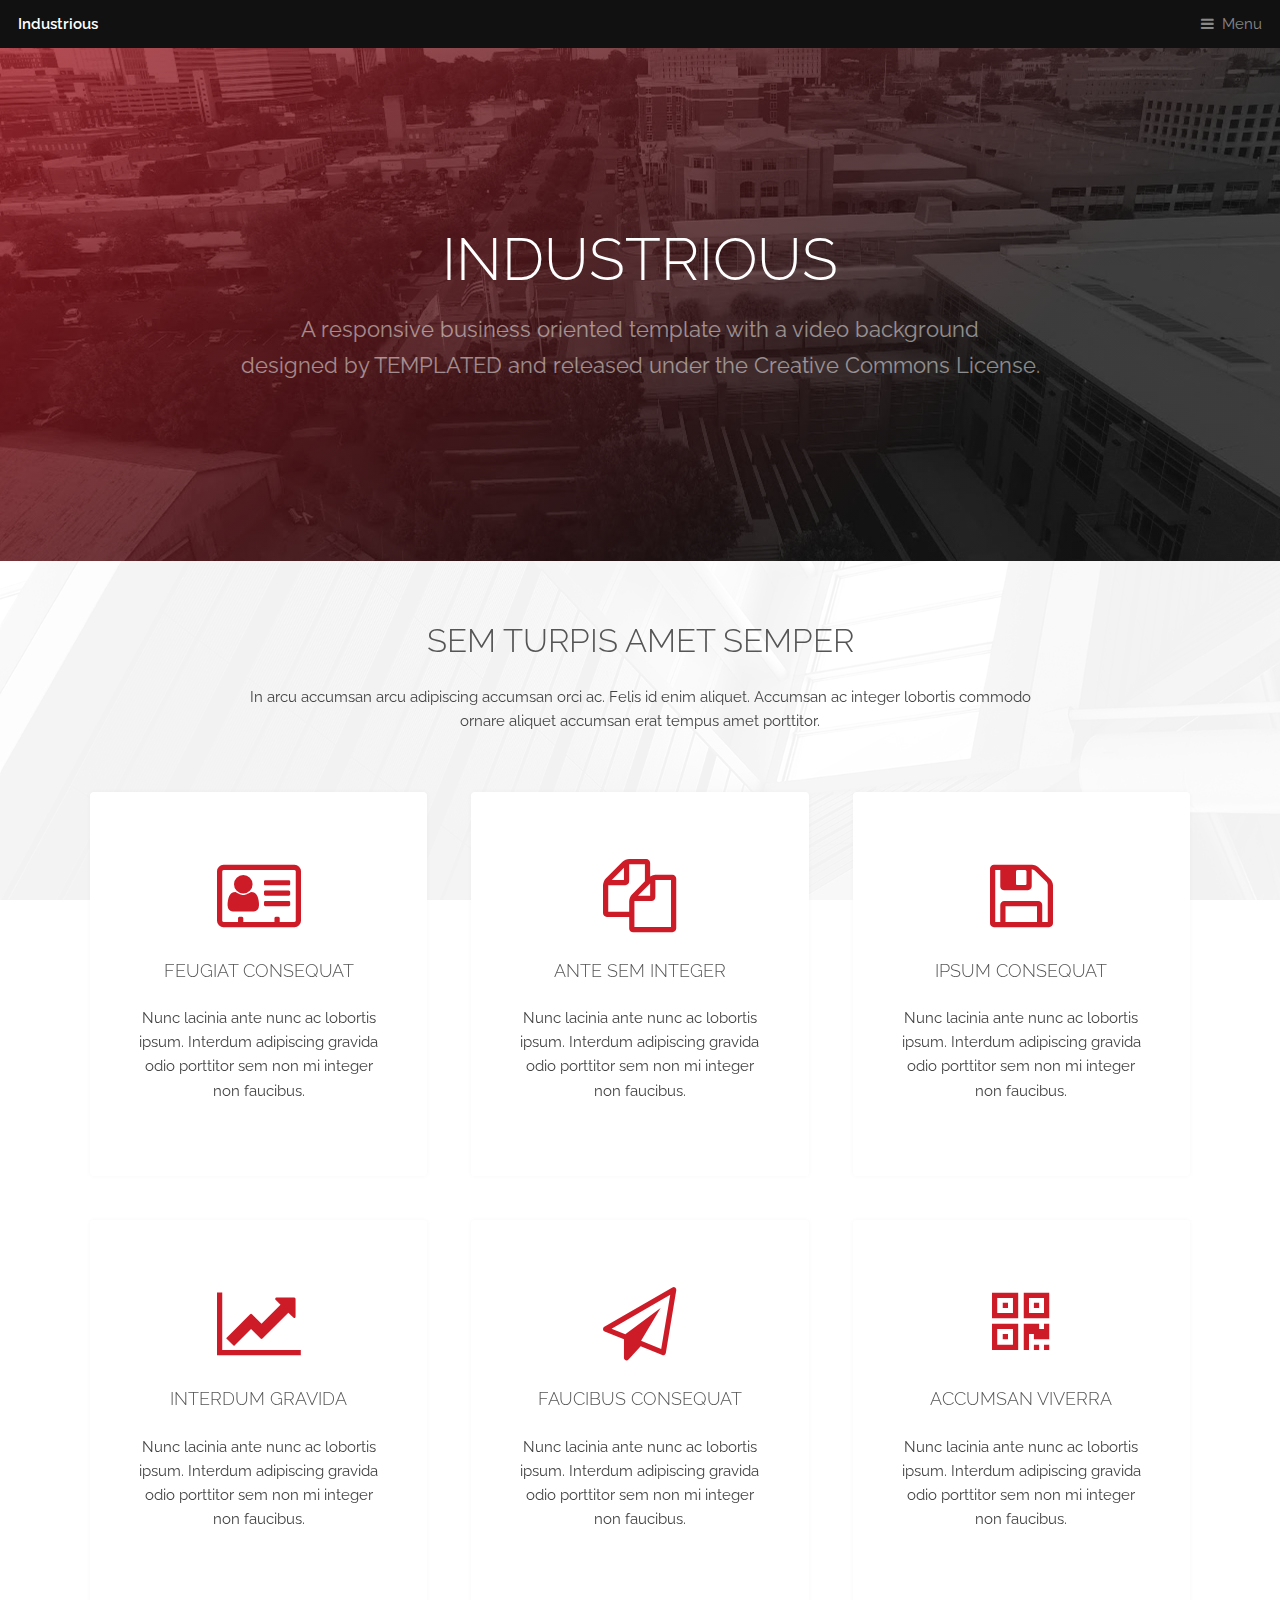
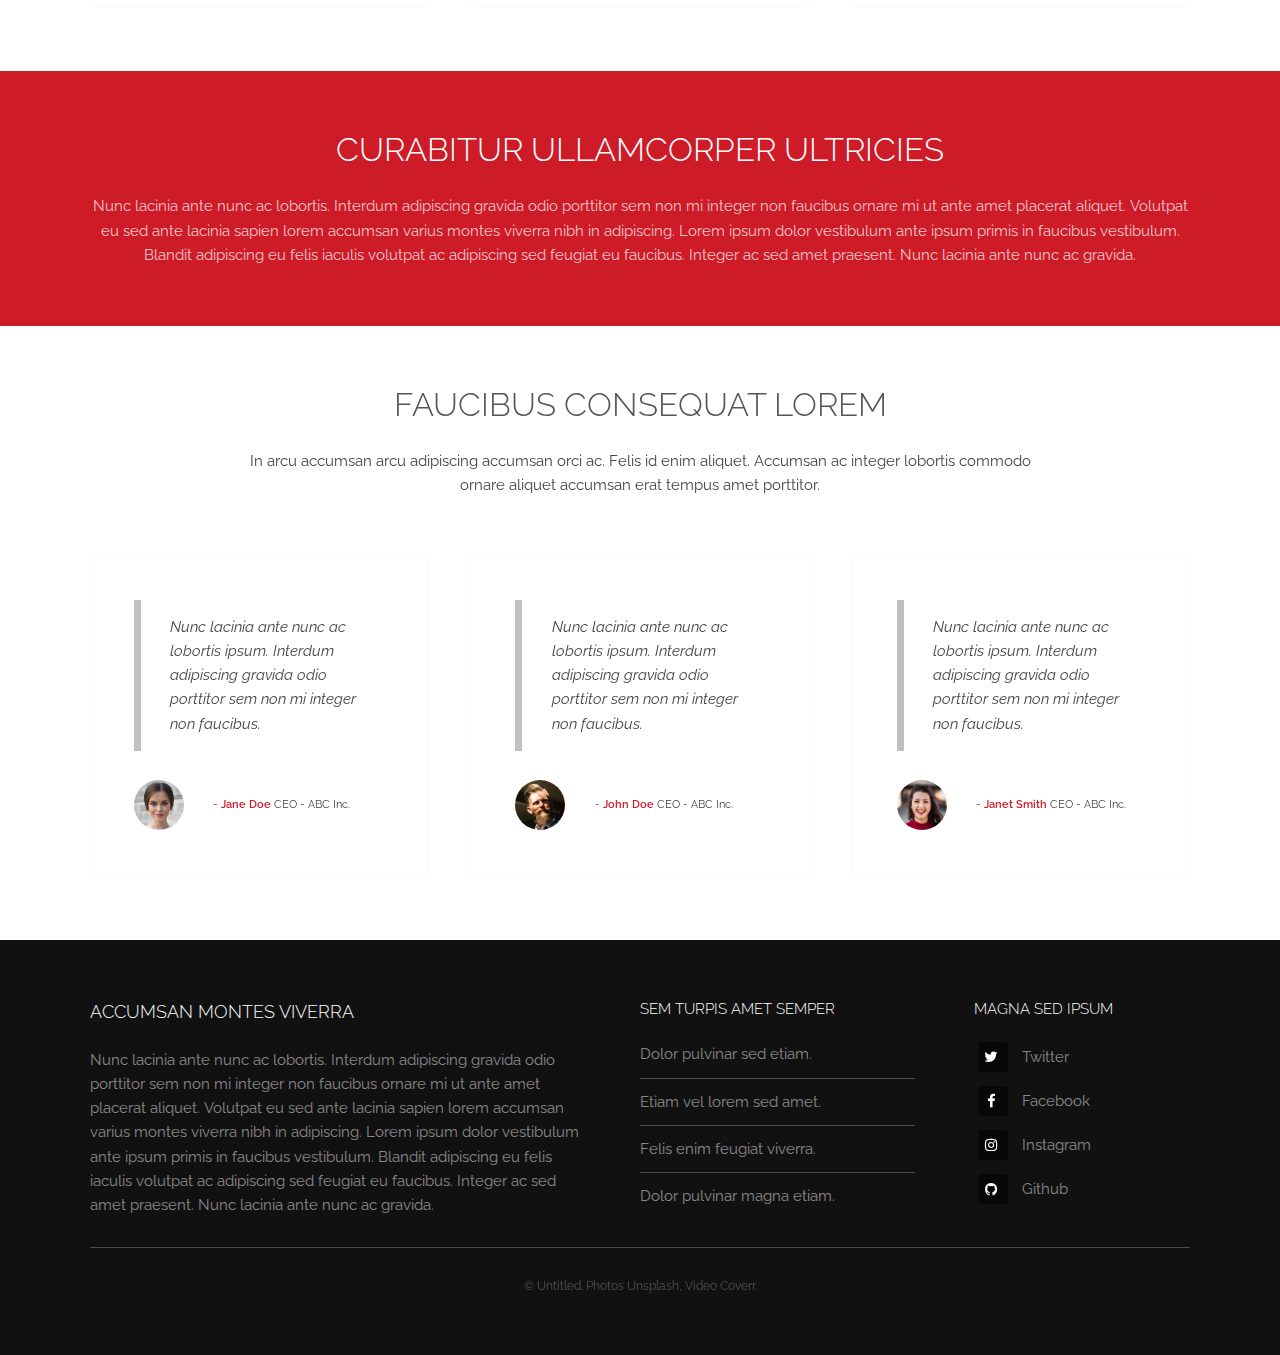
==== index.html @ a8af92f6 "Add files via upload" ====
<!DOCTYPE HTML>
<!--
	Industrious by TEMPLATED
	templated.co @templatedco
	Released for free under the Creative Commons Attribution 3.0 license (templated.co/license)
-->
<html>
	<head>
		<title>Industrious by TEMPLATED</title>
		<meta charset="utf-8" />
		<meta name="viewport" content="width=device-width, initial-scale=1, user-scalable=no" />
		<meta name="description" content="" />
		<meta name="keywords" content="" />
		<link rel="stylesheet" href="assets/css/main.css" />
	</head>
	<body class="is-preload">

		<!-- Header -->
			<header id="header">
				<a class="logo" href="index.html">Industrious</a>
				<nav>
					<a href="#menu">Menu</a>
				</nav>
			</header>

		<!-- Nav -->
			<nav id="menu">
				<ul class="links">
					<li><a href="index.html">Home</a></li>
					<li><a href="elements.html">Elements</a></li>
					<li><a href="generic.html">Generic</a></li>
				</ul>
			</nav>

		<!-- Banner -->
			<section id="banner">
				<div class="inner">
					<h1>Industrious</h1>
					<p>A responsive business oriented template with a video background<br />
					designed by <a href="https://templated.co/">TEMPLATED</a> and released under the Creative Commons License.</p>
				</div>
				<video autoplay loop muted playsinline src="images/banner.mp4"></video>
			</section>

		<!-- Highlights -->
			<section class="wrapper">
				<div class="inner">
					<header class="special">
						<h2>Sem turpis amet semper</h2>
						<p>In arcu accumsan arcu adipiscing accumsan orci ac. Felis id enim aliquet. Accumsan ac integer lobortis commodo ornare aliquet accumsan erat tempus amet porttitor.</p>
					</header>
					<div class="highlights">
						<section>
							<div class="content">
								<header>
									<a href="#" class="icon fa-vcard-o"><span class="label">Icon</span></a>
									<h3>Feugiat consequat</h3>
								</header>
								<p>Nunc lacinia ante nunc ac lobortis ipsum. Interdum adipiscing gravida odio porttitor sem non mi integer non faucibus.</p>
							</div>
						</section>
						<section>
							<div class="content">
								<header>
									<a href="#" class="icon fa-files-o"><span class="label">Icon</span></a>
									<h3>Ante sem integer</h3>
								</header>
								<p>Nunc lacinia ante nunc ac lobortis ipsum. Interdum adipiscing gravida odio porttitor sem non mi integer non faucibus.</p>
							</div>
						</section>
						<section>
							<div class="content">
								<header>
									<a href="#" class="icon fa-floppy-o"><span class="label">Icon</span></a>
									<h3>Ipsum consequat</h3>
								</header>
								<p>Nunc lacinia ante nunc ac lobortis ipsum. Interdum adipiscing gravida odio porttitor sem non mi integer non faucibus.</p>
							</div>
						</section>
						<section>
							<div class="content">
								<header>
									<a href="#" class="icon fa-line-chart"><span class="label">Icon</span></a>
									<h3>Interdum gravida</h3>
								</header>
								<p>Nunc lacinia ante nunc ac lobortis ipsum. Interdum adipiscing gravida odio porttitor sem non mi integer non faucibus.</p>
							</div>
						</section>
						<section>
							<div class="content">
								<header>
									<a href="#" class="icon fa-paper-plane-o"><span class="label">Icon</span></a>
									<h3>Faucibus consequat</h3>
								</header>
								<p>Nunc lacinia ante nunc ac lobortis ipsum. Interdum adipiscing gravida odio porttitor sem non mi integer non faucibus.</p>
							</div>
						</section>
						<section>
							<div class="content">
								<header>
									<a href="#" class="icon fa-qrcode"><span class="label">Icon</span></a>
									<h3>Accumsan viverra</h3>
								</header>
								<p>Nunc lacinia ante nunc ac lobortis ipsum. Interdum adipiscing gravida odio porttitor sem non mi integer non faucibus.</p>
							</div>
						</section>
					</div>
				</div>
			</section>

		<!-- CTA -->
			<section id="cta" class="wrapper">
				<div class="inner">
					<h2>Curabitur ullamcorper ultricies</h2>
					<p>Nunc lacinia ante nunc ac lobortis. Interdum adipiscing gravida odio porttitor sem non mi integer non faucibus ornare mi ut ante amet placerat aliquet. Volutpat eu sed ante lacinia sapien lorem accumsan varius montes viverra nibh in adipiscing. Lorem ipsum dolor vestibulum ante ipsum primis in faucibus vestibulum. Blandit adipiscing eu felis iaculis volutpat ac adipiscing sed feugiat eu faucibus. Integer ac sed amet praesent. Nunc lacinia ante nunc ac gravida.</p>
				</div>
			</section>

		<!-- Testimonials -->
			<section class="wrapper">
				<div class="inner">
					<header class="special">
						<h2>Faucibus consequat lorem</h2>
						<p>In arcu accumsan arcu adipiscing accumsan orci ac. Felis id enim aliquet. Accumsan ac integer lobortis commodo ornare aliquet accumsan erat tempus amet porttitor.</p>
					</header>
					<div class="testimonials">
						<section>
							<div class="content">
								<blockquote>
									<p>Nunc lacinia ante nunc ac lobortis ipsum. Interdum adipiscing gravida odio porttitor sem non mi integer non faucibus.</p>
								</blockquote>
								<div class="author">
									<div class="image">
										<img src="images/pic01.jpg" alt="" />
									</div>
									<p class="credit">- <strong>Jane Doe</strong> <span>CEO - ABC Inc.</span></p>
								</div>
							</div>
						</section>
						<section>
							<div class="content">
								<blockquote>
									<p>Nunc lacinia ante nunc ac lobortis ipsum. Interdum adipiscing gravida odio porttitor sem non mi integer non faucibus.</p>
								</blockquote>
								<div class="author">
									<div class="image">
										<img src="images/pic03.jpg" alt="" />
									</div>
									<p class="credit">- <strong>John Doe</strong> <span>CEO - ABC Inc.</span></p>
								</div>
							</div>
						</section>
						<section>
							<div class="content">
								<blockquote>
									<p>Nunc lacinia ante nunc ac lobortis ipsum. Interdum adipiscing gravida odio porttitor sem non mi integer non faucibus.</p>
								</blockquote>
								<div class="author">
									<div class="image">
										<img src="images/pic02.jpg" alt="" />
									</div>
									<p class="credit">- <strong>Janet Smith</strong> <span>CEO - ABC Inc.</span></p>
								</div>
							</div>
						</section>
					</div>
				</div>
			</section>

		<!-- Footer -->
			<footer id="footer">
				<div class="inner">
					<div class="content">
						<section>
							<h3>Accumsan montes viverra</h3>
							<p>Nunc lacinia ante nunc ac lobortis. Interdum adipiscing gravida odio porttitor sem non mi integer non faucibus ornare mi ut ante amet placerat aliquet. Volutpat eu sed ante lacinia sapien lorem accumsan varius montes viverra nibh in adipiscing. Lorem ipsum dolor vestibulum ante ipsum primis in faucibus vestibulum. Blandit adipiscing eu felis iaculis volutpat ac adipiscing sed feugiat eu faucibus. Integer ac sed amet praesent. Nunc lacinia ante nunc ac gravida.</p>
						</section>
						<section>
							<h4>Sem turpis amet semper</h4>
							<ul class="alt">
								<li><a href="#">Dolor pulvinar sed etiam.</a></li>
								<li><a href="#">Etiam vel lorem sed amet.</a></li>
								<li><a href="#">Felis enim feugiat viverra.</a></li>
								<li><a href="#">Dolor pulvinar magna etiam.</a></li>
							</ul>
						</section>
						<section>
							<h4>Magna sed ipsum</h4>
							<ul class="plain">
								<li><a href="#"><i class="icon fa-twitter">&nbsp;</i>Twitter</a></li>
								<li><a href="#"><i class="icon fa-facebook">&nbsp;</i>Facebook</a></li>
								<li><a href="#"><i class="icon fa-instagram">&nbsp;</i>Instagram</a></li>
								<li><a href="#"><i class="icon fa-github">&nbsp;</i>Github</a></li>
							</ul>
						</section>
					</div>
					<div class="copyright">
						&copy; Untitled. Photos <a href="https://unsplash.co">Unsplash</a>, Video <a href="https://coverr.co">Coverr</a>.
					</div>
				</div>
			</footer>

		<!-- Scripts -->
			<script src="assets/js/jquery.min.js"></script>
			<script src="assets/js/browser.min.js"></script>
			<script src="assets/js/breakpoints.min.js"></script>
			<script src="assets/js/util.js"></script>
			<script src="assets/js/main.js"></script>

	</body>
</html>
---- assets/css/main.css ----
@import url(font-awesome.min.css);
@import url("https://fonts.googleapis.com/css?family=Raleway:200,300,400,500,600");
/*
	Industrious by TEMPLATED
	templated.co @templatedco
	Released for free under the Creative Commons Attribution 3.0 license (templated.co/license)
*/
/* Basic */
@-ms-viewport {
  width: device-width; }
body {
  -ms-overflow-style: scrollbar; }

@media screen and (max-width: 480px) {
  html, body {
    min-width: 320px; } }
html {
  box-sizing: border-box; }

*, *:before, *:after {
  box-sizing: inherit; }

body {
  background: #ffffff; }
  body.is-preload *, body.is-preload *:before, body.is-preload *:after {
    -moz-animation: none !important;
    -webkit-animation: none !important;
    -ms-animation: none !important;
    animation: none !important;
    -moz-transition: none !important;
    -webkit-transition: none !important;
    -ms-transition: none !important;
    transition: none !important; }

html, body, div, span, applet, object,
iframe, h1, h2, h3, h4, h5, h6, p, blockquote,
pre, a, abbr, acronym, address, big, cite,
code, del, dfn, em, img, ins, kbd, q, s, samp,
small, strike, strong, sub, sup, tt, var, b,
u, i, center, dl, dt, dd, ol, ul, li, fieldset,
form, label, legend, table, caption, tbody,
tfoot, thead, tr, th, td, article, aside,
canvas, details, embed, figure, figcaption,
footer, header, hgroup, menu, nav, output, ruby,
section, summary, time, mark, audio, video {
  margin: 0;
  padding: 0;
  border: 0;
  font-size: 100%;
  font: inherit;
  vertical-align: baseline; }

article, aside, details, figcaption, figure,
footer, header, hgroup, menu, nav, section {
  display: block; }

body {
  line-height: 1; }

ol, ul {
  list-style: none; }

blockquote, q {
  quotes: none; }
  blockquote:before, blockquote:after, q:before, q:after {
    content: '';
    content: none; }

table {
  border-collapse: collapse;
  border-spacing: 0; }

body {
  -webkit-text-size-adjust: none; }

mark {
  background-color: transparent;
  color: inherit; }

input::-moz-focus-inner {
  border: 0;
  padding: 0; }

input, select, textarea {
  -moz-appearance: none;
  -webkit-appearance: none;
  -ms-appearance: none;
  appearance: none; }

/* Typography */
html {
  font-size: 13pt; }
  @media screen and (max-width: 1680px) {
    html {
      font-size: 11pt; } }
  @media screen and (max-width: 980px) {
    html {
      font-size: 12pt; } }
  @media screen and (max-width: 480px) {
    html {
      font-size: 11pt; } }

body {
  background-color: #ffffff;
  color: #444444; }

body, input, select, textarea {
  font-family: "Raleway", Arial, Helvetica, sans-serif;
  font-weight: 400;
  font-size: 1rem;
  line-height: 1.65; }

a {
  -moz-transition: color 0.2s ease-in-out;
  -webkit-transition: color 0.2s ease-in-out;
  -ms-transition: color 0.2s ease-in-out;
  transition: color 0.2s ease-in-out;
  text-decoration: underline; }
  a:hover {
    text-decoration: none; }

strong, b {
  font-weight: 600; }

em, i {
  font-style: italic; }

p {
  margin: 0 0 2rem 0; }

header.special {
  text-align: center;
  margin-bottom: 4rem; }
  header.special p {
    max-width: 75%;
    margin-left: auto;
    margin-right: auto; }

h1, h2, h3, h4, h5, h6 {
  font-weight: 300;
  line-height: 1.5;
  text-transform: uppercase;
  margin: 0 0 1.5rem 0; }
  h1 a, h2 a, h3 a, h4 a, h5 a, h6 a {
    color: inherit;
    text-decoration: none; }

h1 {
  font-size: 3rem;
  line-height: 1.2; }

h2 {
  font-size: 2.25rem;
  line-height: 1.3; }

h3 {
  font-size: 1.25rem; }

h4 {
  font-size: 1rem; }

h5 {
  font-size: 0.9rem; }

h6 {
  font-size: 0.7rem; }

@media screen and (max-width: 736px) {
  h1 {
    font-size: 2.75rem;
    line-height: 1.3; }

  h2 {
    font-size: 1.75rem;
    line-height: 1.5; }

  h3 {
    font-size: 1.25rem; } }
sub {
  font-size: 0.8rem;
  position: relative;
  top: 0.5rem; }

sup {
  font-size: 0.8rem;
  position: relative;
  top: -0.5rem; }

blockquote {
  border-left: solid 0.5rem;
  font-style: italic;
  margin: 0 0 2rem 0;
  padding: 1rem 0 1rem 2rem; }

code {
  border-radius: 4px;
  border: solid 1px;
  font-family: "Courier New", monospace;
  font-size: 0.9rem;
  margin: 0 0.25rem;
  padding: 0.25rem 0.65rem; }

pre {
  -webkit-overflow-scrolling: touch;
  font-family: "Courier New", monospace;
  font-size: 0.9rem;
  margin: 0 0 2rem 0; }
  pre code {
    display: block;
    line-height: 1.75;
    padding: 1rem 1.5rem;
    overflow-x: auto; }

hr {
  border: 0;
  border-bottom: solid 1px;
  margin: 2rem 0; }
  hr.major {
    margin: 4rem 0; }

input, select, textarea {
  color: #555555; }

a {
  color: #ce1b28; }

strong, b {
  color: #555555; }

h1, h2, h3, h4, h5, h6 {
  color: #555555; }

blockquote {
  border-left-color: rgba(0, 0, 0, 0.25); }

code {
  background: rgba(0, 0, 0, 0.075);
  border-color: rgba(0, 0, 0, 0.25); }

hr {
  border-bottom-color: rgba(0, 0, 0, 0.25); }

/* Inner */
.inner {
  margin: 0 auto;
  width: 75rem;
  max-width: calc(100% - 6rem); }
  @media screen and (max-width: 480px) {
    .inner {
      max-width: calc(100% - 3rem); } }

/* Button */
input[type="submit"],
input[type="reset"],
input[type="button"],
button,
.button {
  -moz-appearance: none;
  -webkit-appearance: none;
  -ms-appearance: none;
  appearance: none;
  -moz-transition: background-color 0.2s ease-in-out, box-shadow 0.2s ease-in-out, color 0.2s ease-in-out;
  -webkit-transition: background-color 0.2s ease-in-out, box-shadow 0.2s ease-in-out, color 0.2s ease-in-out;
  -ms-transition: background-color 0.2s ease-in-out, box-shadow 0.2s ease-in-out, color 0.2s ease-in-out;
  transition: background-color 0.2s ease-in-out, box-shadow 0.2s ease-in-out, color 0.2s ease-in-out;
  border: 0;
  border-radius: 4px;
  cursor: pointer;
  display: inline-block;
  font-weight: 600;
  height: 3.25rem;
  line-height: 3.25rem;
  padding: 0 1.75rem;
  text-align: center;
  text-decoration: none;
  white-space: nowrap; }
  input[type="submit"].small,
  input[type="reset"].small,
  input[type="button"].small,
  button.small,
  .button.small {
    font-size: 0.8rem;
    height: 2.4375rem;
    line-height: 2.4375rem;
    padding: 0 1.25rem; }
  input[type="submit"].large,
  input[type="reset"].large,
  input[type="button"].large,
  button.large,
  .button.large {
    font-size: 1.35rem;
    height: 4.0625rem;
    line-height: 4.0625rem;
    padding: 0 2rem; }
  input[type="submit"].wide,
  input[type="reset"].wide,
  input[type="button"].wide,
  button.wide,
  .button.wide {
    min-width: 13rem; }
  input[type="submit"].icon:before,
  input[type="reset"].icon:before,
  input[type="button"].icon:before,
  button.icon:before,
  .button.icon:before {
    margin-right: 0.5rem; }
  input[type="submit"].fit,
  input[type="reset"].fit,
  input[type="button"].fit,
  button.fit,
  .button.fit {
    width: 100%; }
  input[type="submit"].disabled, input[type="submit"]:disabled,
  input[type="reset"].disabled,
  input[type="reset"]:disabled,
  input[type="button"].disabled,
  input[type="button"]:disabled,
  button.disabled,
  button:disabled,
  .button.disabled,
  .button:disabled {
    pointer-events: none;
    opacity: 0.25; }

input[type="submit"],
input[type="reset"],
input[type="button"],
button,
.button {
  background-color: transparent;
  box-shadow: inset 0 0 0 1px #555555;
  color: #555555 !important; }
  input[type="submit"]:hover,
  input[type="reset"]:hover,
  input[type="button"]:hover,
  button:hover,
  .button:hover {
    box-shadow: inset 0 0 0 1px #ce1b28;
    color: #ce1b28 !important; }
    input[type="submit"]:hover:active,
    input[type="reset"]:hover:active,
    input[type="button"]:hover:active,
    button:hover:active,
    .button:hover:active {
      background-color: rgba(206, 27, 40, 0.25); }
  input[type="submit"].primary,
  input[type="reset"].primary,
  input[type="button"].primary,
  button.primary,
  .button.primary {
    box-shadow: none;
    background-color: #ce1b28;
    color: #ffffff !important; }
    input[type="submit"].primary:hover,
    input[type="reset"].primary:hover,
    input[type="button"].primary:hover,
    button.primary:hover,
    .button.primary:hover {
      background-color: #e2212f;
      box-shadow: none; }
      input[type="submit"].primary:hover:active,
      input[type="reset"].primary:hover:active,
      input[type="button"].primary:hover:active,
      button.primary:hover:active,
      .button.primary:hover:active {
        background-color: #b71824; }

/* Form */
form {
  margin: 0 0 2rem 0; }

input[type="text"],
input[type="password"],
input[type="email"],
input[type="tel"],
input[type="search"],
input[type="url"],
select,
textarea {
  -moz-appearance: none;
  -webkit-appearance: none;
  -ms-appearance: none;
  appearance: none;
  border-radius: 4px;
  border: none;
  border: solid 1px;
  color: inherit;
  display: block;
  outline: 0;
  padding: 0 1rem;
  text-decoration: none;
  width: 100%; }
  input[type="text"]:invalid,
  input[type="password"]:invalid,
  input[type="email"]:invalid,
  input[type="tel"]:invalid,
  input[type="search"]:invalid,
  input[type="url"]:invalid,
  select:invalid,
  textarea:invalid {
    box-shadow: none; }

label {
  display: block;
  font-size: 1rem;
  font-weight: 600;
  margin: 0 0 1rem 0; }

input[type="text"],
input[type="password"],
input[type="email"],
input[type="tel"],
input[type="search"],
input[type="url"] {
  height: 3.25rem; }

select {
  background-size: 1.25rem;
  background-repeat: no-repeat;
  background-position: calc(100% - 1rem) center;
  height: 3.25rem;
  padding-right: 3.25rem;
  text-overflow: ellipsis; }
  select:focus::-ms-value {
    background-color: transparent; }
  select::-ms-expand {
    display: none; }

textarea {
  padding: 0.75rem 1rem; }

input[type="checkbox"],
input[type="radio"] {
  -moz-appearance: none;
  -webkit-appearance: none;
  -ms-appearance: none;
  appearance: none;
  display: block;
  float: left;
  margin-right: -2rem;
  opacity: 0;
  width: 1rem;
  z-index: -1; }
  input[type="checkbox"] + label,
  input[type="radio"] + label {
    text-decoration: none;
    cursor: pointer;
    display: inline-block;
    font-size: 1rem;
    font-weight: 400;
    padding-left: 2.825rem;
    padding-right: 0.875rem;
    position: relative; }
    input[type="checkbox"] + label:before,
    input[type="radio"] + label:before {
      -moz-osx-font-smoothing: grayscale;
      -webkit-font-smoothing: antialiased;
      font-family: FontAwesome;
      font-style: normal;
      font-weight: normal;
      text-transform: none !important; }
    input[type="checkbox"] + label:before,
    input[type="radio"] + label:before {
      border-radius: 4px;
      border: solid 1px;
      content: '';
      display: inline-block;
      height: 1.95rem;
      left: 0;
      line-height: 1.86875rem;
      position: absolute;
      text-align: center;
      top: -0.1625rem;
      width: 1.95rem; }
  input[type="checkbox"]:checked + label:before,
  input[type="radio"]:checked + label:before {
    content: '\f00c'; }

input[type="checkbox"] + label:before {
  border-radius: 4px; }

input[type="radio"] + label:before {
  border-radius: 100%; }

::-webkit-input-placeholder {
  opacity: 1.0; }

:-moz-placeholder {
  opacity: 1.0; }

::-moz-placeholder {
  opacity: 1.0; }

:-ms-input-placeholder {
  opacity: 1.0; }

label {
  color: #555555; }

input[type="text"],
input[type="password"],
input[type="email"],
input[type="tel"],
input[type="search"],
input[type="url"],
select,
textarea {
  background-color: rgba(0, 0, 0, 0.075);
  border-color: rgba(0, 0, 0, 0.25); }
  input[type="text"]:focus,
  input[type="password"]:focus,
  input[type="email"]:focus,
  input[type="tel"]:focus,
  input[type="search"]:focus,
  input[type="url"]:focus,
  select:focus,
  textarea:focus {
    border-color: #ce1b28;
    box-shadow: 0 0 0 1px #ce1b28; }

select {
  background-image: url("data:image/svg+xml;charset=utf8,%3Csvg xmlns='http://www.w3.org/2000/svg' width='40' height='40' preserveAspectRatio='none' viewBox='0 0 40 40'%3E%3Cpath d='M9.4,12.3l10.4,10.4l10.4-10.4c0.2-0.2,0.5-0.4,0.9-0.4c0.3,0,0.6,0.1,0.9,0.4l3.3,3.3c0.2,0.2,0.4,0.5,0.4,0.9 c0,0.4-0.1,0.6-0.4,0.9L20.7,31.9c-0.2,0.2-0.5,0.4-0.9,0.4c-0.3,0-0.6-0.1-0.9-0.4L4.3,17.3c-0.2-0.2-0.4-0.5-0.4-0.9 c0-0.4,0.1-0.6,0.4-0.9l3.3-3.3c0.2-0.2,0.5-0.4,0.9-0.4S9.1,12.1,9.4,12.3z' fill='rgba(0, 0, 0, 0.25)' /%3E%3C/svg%3E"); }
  select option {
    color: #444444;
    background-color: #ffffff; }

input[type="checkbox"] + label,
input[type="radio"] + label {
  color: #444444; }
  input[type="checkbox"] + label:before,
  input[type="radio"] + label:before {
    background: rgba(0, 0, 0, 0.075);
    border-color: rgba(0, 0, 0, 0.25); }
input[type="checkbox"]:checked + label:before,
input[type="radio"]:checked + label:before {
  background-color: #ce1b28;
  border-color: #ce1b28;
  color: #ffffff; }
input[type="checkbox"]:focus + label:before,
input[type="radio"]:focus + label:before {
  border-color: #ce1b28;
  box-shadow: 0 0 0 1px #ce1b28; }

::-webkit-input-placeholder {
  color: #bbbbbb !important; }

:-moz-placeholder {
  color: #bbbbbb !important; }

::-moz-placeholder {
  color: #bbbbbb !important; }

:-ms-input-placeholder {
  color: #bbbbbb !important; }

/* List */
ol {
  list-style: decimal;
  margin: 0 0 2rem 0;
  padding-left: 1.25rem; }
  ol li {
    padding-left: 0.25rem; }

ul {
  list-style: disc;
  margin: 0 0 2rem 0;
  padding-left: 1rem; }
  ul li {
    padding-left: 0.325rem; }
  ul.plain {
    list-style: none;
    padding-left: 0; }
    ul.plain li {
      margin-bottom: 1rem; }
      ul.plain li .icon {
        border-radius: 4px;
        color: #ffffff;
        display: inline-block;
        margin-right: 1rem;
        text-align: center;
        width: 2rem;
        height: 2rem;
        line-height: 2rem;
        background: rgba(0, 0, 0, 0.5); }
  ul.alt {
    list-style: none;
    padding-left: 0; }
    ul.alt li {
      border-top: solid 1px;
      padding: 0.75rem 0; }
      ul.alt li:first-child {
        border-top: 0;
        padding-top: 0; }
      ul.alt li:last-child {
        padding-bottom: 0; }

dl {
  margin: 0 0 2rem 0; }
  dl dt {
    display: block;
    font-weight: 600;
    margin: 0 0 1rem 0; }
  dl dd {
    margin-left: 1.5rem; }

ul.alt li {
  border-top-color: rgba(0, 0, 0, 0.25); }

/* Table */
.table-wrapper {
  -webkit-overflow-scrolling: touch;
  overflow-x: auto; }

table {
  margin: 0 0 2rem 0;
  width: 100%; }
  table tbody tr {
    border: solid 1px;
    border-left: 0;
    border-right: 0; }
  table td {
    padding: 0.75rem 0.75rem; }
  table th {
    font-size: 0.9rem;
    font-weight: 600;
    padding: 0 0.75rem 0.75rem 0.75rem;
    text-align: left; }
  table thead {
    border-bottom: solid 2px; }
  table tfoot {
    border-top: solid 2px; }
  table.alt {
    border-collapse: separate; }
    table.alt tbody tr td {
      border: solid 1px;
      border-left-width: 0;
      border-top-width: 0; }
      table.alt tbody tr td:first-child {
        border-left-width: 1px; }
    table.alt tbody tr:first-child td {
      border-top-width: 1px; }
    table.alt thead {
      border-bottom: 0; }
    table.alt tfoot {
      border-top: 0; }

table tbody tr {
  border-color: rgba(0, 0, 0, 0.25); }
  table tbody tr:nth-child(2n + 1) {
    background-color: rgba(0, 0, 0, 0.075); }
table th {
  color: #555555; }
table thead {
  border-bottom-color: rgba(0, 0, 0, 0.25); }
table tfoot {
  border-top-color: rgba(0, 0, 0, 0.25); }
table.alt tbody tr td {
  border-color: rgba(0, 0, 0, 0.25); }

/* Highlights */
.highlights {
  width: 100%;
  margin: 2.5rem 0;
  display: -moz-flex;
  display: -webkit-flex;
  display: -ms-flex;
  display: flex;
  -moz-flex-wrap: wrap;
  -webkit-flex-wrap: wrap;
  -ms-flex-wrap: wrap;
  flex-wrap: wrap;
  -moz-align-items: -moz-stretch;
  -webkit-align-items: -webkit-stretch;
  -ms-align-items: -ms-stretch;
  align-items: stretch; }
  .highlights > * {
    -moz-flex-shrink: 1;
    -webkit-flex-shrink: 1;
    -ms-flex-shrink: 1;
    flex-shrink: 1;
    -moz-flex-grow: 0;
    -webkit-flex-grow: 0;
    -ms-flex-grow: 0;
    flex-grow: 0; }
  .highlights > * {
    width: 33.3333333333%; }
  .highlights > * {
    padding: 1.5rem;
    width: calc(33.3333333333% + 1rem); }
  .highlights > :nth-child(-n + 3) {
    padding-top: 0; }
  .highlights > :nth-last-child(-n + 3) {
    padding-bottom: 0; }
  .highlights > :nth-child(3n + 1) {
    padding-left: 0; }
  .highlights > :nth-child(3n) {
    padding-right: 0; }
  .highlights > :nth-child(3n + 1),
  .highlights > :nth-child(3n) {
    width: calc(33.3333333333% + -0.5rem); }
  .highlights .content {
    border-radius: 4px;
    height: 100%;
    padding: 3rem;
    text-align: center; }
    .highlights .content .icon {
      font-size: 5rem; }
  .highlights > div > :last-child {
    margin-bottom: 0; }
  @media screen and (max-width: 980px) {
    .highlights > * {
      width: 50%; }
    .highlights > * {
      padding: 1rem;
      width: calc(33.3333333333% + 0.6666666667rem); }
    .highlights > :nth-child(-n + 3) {
      padding-top: 1rem; }
    .highlights > :nth-last-child(-n + 3) {
      padding-bottom: 1rem; }
    .highlights > :nth-child(3n + 1) {
      padding-left: 1rem; }
    .highlights > :nth-child(3n) {
      padding-right: 1rem; }
    .highlights > :nth-child(3n + 1),
    .highlights > :nth-child(3n) {
      padding: 1rem;
      width: calc(50% + 1rem); }
    .highlights > * {
      padding: 1rem;
      width: calc(50% + 1rem); }
    .highlights > :nth-child(-n + 2) {
      padding-top: 0; }
    .highlights > :nth-last-child(-n + 2) {
      padding-bottom: 0; }
    .highlights > :nth-child(2n + 1) {
      padding-left: 0; }
    .highlights > :nth-child(2n) {
      padding-right: 0; }
    .highlights > :nth-child(2n + 1),
    .highlights > :nth-child(2n) {
      width: calc(50% + 0rem); }
    .highlights .content {
      padding: 2rem; } }
  @media screen and (max-width: 736px) {
    .highlights > * {
      width: 100%; }
    .highlights > * {
      padding: 1rem;
      width: calc(33.3333333333% + 0.6666666667rem); }
    .highlights > :nth-child(-n + 3) {
      padding-top: 1rem; }
    .highlights > :nth-last-child(-n + 3) {
      padding-bottom: 1rem; }
    .highlights > :nth-child(3n + 1) {
      padding-left: 1rem; }
    .highlights > :nth-child(3n) {
      padding-right: 1rem; }
    .highlights > :nth-child(3n + 1),
    .highlights > :nth-child(3n) {
      padding: 1rem;
      width: calc(100% + 2rem); }
    .highlights > * {
      padding: 1rem;
      width: calc(50% + 1rem); }
    .highlights > :nth-child(-n + 2) {
      padding-top: 1rem; }
    .highlights > :nth-last-child(-n + 2) {
      padding-bottom: 1rem; }
    .highlights > :nth-child(2n + 1) {
      padding-left: 1rem; }
    .highlights > :nth-child(2n) {
      padding-right: 1rem; }
    .highlights > :nth-child(2n + 1),
    .highlights > :nth-child(2n) {
      padding: 1rem;
      width: calc(100% + 2rem); }
    .highlights > * {
      padding: 1rem;
      width: calc(100% + 2rem); }
    .highlights > :nth-child(-n + 1) {
      padding-top: 0; }
    .highlights > :nth-last-child(-n + 1) {
      padding-bottom: 0; }
    .highlights > :nth-child(1n + 1) {
      padding-left: 0; }
    .highlights > :nth-child(1n) {
      padding-right: 0; }
    .highlights > :nth-child(1n + 1),
    .highlights > :nth-child(1n) {
      width: calc(100% + 1rem); } }

.highlights .content {
  background: #ffffff;
  box-shadow: 0px 0px 4px 1px rgba(0, 0, 0, 0.025); }

/* Testimonials */
.testimonials {
  margin: 2.5rem 0;
  width: 100%;
  display: -moz-flex;
  display: -webkit-flex;
  display: -ms-flex;
  display: flex;
  -moz-flex-wrap: wrap;
  -webkit-flex-wrap: wrap;
  -ms-flex-wrap: wrap;
  flex-wrap: wrap;
  -moz-align-items: -moz-stretch;
  -webkit-align-items: -webkit-stretch;
  -ms-align-items: -ms-stretch;
  align-items: stretch; }
  .testimonials > * {
    -moz-flex-shrink: 1;
    -webkit-flex-shrink: 1;
    -ms-flex-shrink: 1;
    flex-shrink: 1;
    -moz-flex-grow: 0;
    -webkit-flex-grow: 0;
    -ms-flex-grow: 0;
    flex-grow: 0; }
  .testimonials > * {
    width: 33.3333333333%; }
  .testimonials > * {
    padding: 1.5rem;
    width: calc(33.3333333333% + 1rem); }
  .testimonials > :nth-child(-n + 3) {
    padding-top: 0; }
  .testimonials > :nth-last-child(-n + 3) {
    padding-bottom: 0; }
  .testimonials > :nth-child(3n + 1) {
    padding-left: 0; }
  .testimonials > :nth-child(3n) {
    padding-right: 0; }
  .testimonials > :nth-child(3n + 1),
  .testimonials > :nth-child(3n) {
    width: calc(33.3333333333% + -0.5rem); }
  .testimonials .content {
    border-radius: 4px;
    height: 100%;
    padding: 3rem; }
    .testimonials .content .author {
      display: -moz-flex;
      display: -webkit-flex;
      display: -ms-flex;
      display: flex;
      -moz-align-items: center;
      -webkit-align-items: center;
      -ms-align-items: center;
      align-items: center; }
      .testimonials .content .author blockquote {
        margin: 0; }
      .testimonials .content .author .image {
        margin-right: 2rem;
        width: 20%; }
        .testimonials .content .author .image img {
          border-radius: 100%;
          max-width: 100%; }
    .testimonials .content .credit {
      font-size: 0.75rem; }
    .testimonials .content p:last-child {
      margin: 0; }
  .testimonials > div > :last-child {
    margin-bottom: 0; }
  @media screen and (max-width: 980px) {
    .testimonials > * {
      width: 50%; }
    .testimonials > * {
      padding: 1rem;
      width: calc(33.3333333333% + 0.6666666667rem); }
    .testimonials > :nth-child(-n + 3) {
      padding-top: 1rem; }
    .testimonials > :nth-last-child(-n + 3) {
      padding-bottom: 1rem; }
    .testimonials > :nth-child(3n + 1) {
      padding-left: 1rem; }
    .testimonials > :nth-child(3n) {
      padding-right: 1rem; }
    .testimonials > :nth-child(3n + 1),
    .testimonials > :nth-child(3n) {
      padding: 1rem;
      width: calc(50% + 1rem); }
    .testimonials > * {
      padding: 1rem;
      width: calc(50% + 1rem); }
    .testimonials > :nth-child(-n + 2) {
      padding-top: 0; }
    .testimonials > :nth-last-child(-n + 2) {
      padding-bottom: 0; }
    .testimonials > :nth-child(2n + 1) {
      padding-left: 0; }
    .testimonials > :nth-child(2n) {
      padding-right: 0; }
    .testimonials > :nth-child(2n + 1),
    .testimonials > :nth-child(2n) {
      width: calc(50% + 0rem); }
    .testimonials .content {
      padding: 2rem; } }
  @media screen and (max-width: 736px) {
    .testimonials > * {
      width: 100%; }
    .testimonials > * {
      padding: 1rem;
      width: calc(33.3333333333% + 0.6666666667rem); }
    .testimonials > :nth-child(-n + 3) {
      padding-top: 1rem; }
    .testimonials > :nth-last-child(-n + 3) {
      padding-bottom: 1rem; }
    .testimonials > :nth-child(3n + 1) {
      padding-left: 1rem; }
    .testimonials > :nth-child(3n) {
      padding-right: 1rem; }
    .testimonials > :nth-child(3n + 1),
    .testimonials > :nth-child(3n) {
      padding: 1rem;
      width: calc(100% + 2rem); }
    .testimonials > * {
      padding: 1rem;
      width: calc(50% + 1rem); }
    .testimonials > :nth-child(-n + 2) {
      padding-top: 1rem; }
    .testimonials > :nth-last-child(-n + 2) {
      padding-bottom: 1rem; }
    .testimonials > :nth-child(2n + 1) {
      padding-left: 1rem; }
    .testimonials > :nth-child(2n) {
      padding-right: 1rem; }
    .testimonials > :nth-child(2n + 1),
    .testimonials > :nth-child(2n) {
      padding: 1rem;
      width: calc(100% + 2rem); }
    .testimonials > * {
      padding: 1rem;
      width: calc(100% + 2rem); }
    .testimonials > :nth-child(-n + 1) {
      padding-top: 0; }
    .testimonials > :nth-last-child(-n + 1) {
      padding-bottom: 0; }
    .testimonials > :nth-child(1n + 1) {
      padding-left: 0; }
    .testimonials > :nth-child(1n) {
      padding-right: 0; }
    .testimonials > :nth-child(1n + 1),
    .testimonials > :nth-child(1n) {
      width: calc(100% + 1rem); } }

.testimonials .content {
  background: #ffffff;
  box-shadow: 0px 0px 4px 1px rgba(0, 0, 0, 0.025); }
  .testimonials .content .credit strong {
    color: #ce1b28; }

/* Actions */
ul.actions {
  display: -moz-flex;
  display: -webkit-flex;
  display: -ms-flex;
  display: flex;
  cursor: default;
  list-style: none;
  margin-left: -1rem;
  padding-left: 0; }
  ul.actions li {
    padding: 0 0 0 1rem;
    vertical-align: middle; }
  ul.actions.special {
    -moz-justify-content: center;
    -webkit-justify-content: center;
    -ms-justify-content: center;
    justify-content: center;
    width: calc(100% + 1rem); }
  ul.actions.stacked {
    -moz-flex-direction: column;
    -webkit-flex-direction: column;
    -ms-flex-direction: column;
    flex-direction: column;
    margin-left: 0; }
    ul.actions.stacked li {
      padding: 1.3rem 0 0 0; }
      ul.actions.stacked li:first-child {
        padding-top: 0; }
  ul.actions.fit {
    width: calc(100% + 1rem); }
    ul.actions.fit li {
      -moz-flex-grow: 1;
      -webkit-flex-grow: 1;
      -ms-flex-grow: 1;
      flex-grow: 1;
      -moz-flex-shrink: 1;
      -webkit-flex-shrink: 1;
      -ms-flex-shrink: 1;
      flex-shrink: 1;
      width: 100%; }
      ul.actions.fit li > * {
        width: 100%; }
    ul.actions.fit.stacked {
      width: 100%; }
  @media screen and (max-width: 480px) {
    ul.actions:not(.fixed) {
      -moz-flex-direction: column;
      -webkit-flex-direction: column;
      -ms-flex-direction: column;
      flex-direction: column;
      margin-left: 0;
      width: 100% !important; }
      ul.actions:not(.fixed) li {
        -moz-flex-grow: 1;
        -webkit-flex-grow: 1;
        -ms-flex-grow: 1;
        flex-grow: 1;
        -moz-flex-shrink: 1;
        -webkit-flex-shrink: 1;
        -ms-flex-shrink: 1;
        flex-shrink: 1;
        padding: 1rem 0 0 0;
        text-align: center;
        width: 100%; }
        ul.actions:not(.fixed) li > * {
          width: 100%; }
        ul.actions:not(.fixed) li:first-child {
          padding-top: 0; }
        ul.actions:not(.fixed) li input[type="submit"],
        ul.actions:not(.fixed) li input[type="reset"],
        ul.actions:not(.fixed) li input[type="button"],
        ul.actions:not(.fixed) li button,
        ul.actions:not(.fixed) li .button {
          width: 100%; }
          ul.actions:not(.fixed) li input[type="submit"].icon:before,
          ul.actions:not(.fixed) li input[type="reset"].icon:before,
          ul.actions:not(.fixed) li input[type="button"].icon:before,
          ul.actions:not(.fixed) li button.icon:before,
          ul.actions:not(.fixed) li .button.icon:before {
            margin-left: -0.5rem; } }

/* Grid */
.row {
  display: flex;
  flex-wrap: wrap;
  box-sizing: border-box; }
  .row > * {
    box-sizing: border-box; }
  .row.gtr-uniform > * > :last-child {
    margin-bottom: 0; }

.row > .imp {
  order: -1; }
.row > .col-1 {
  width: 8.3333333333%; }
.row > .off-1 {
  margin-left: 8.3333333333%; }
.row > .col-2 {
  width: 16.6666666667%; }
.row > .off-2 {
  margin-left: 16.6666666667%; }
.row > .col-3 {
  width: 25%; }
.row > .off-3 {
  margin-left: 25%; }
.row > .col-4 {
  width: 33.3333333333%; }
.row > .off-4 {
  margin-left: 33.3333333333%; }
.row > .col-5 {
  width: 41.6666666667%; }
.row > .off-5 {
  margin-left: 41.6666666667%; }
.row > .col-6 {
  width: 50%; }
.row > .off-6 {
  margin-left: 50%; }
.row > .col-7 {
  width: 58.3333333333%; }
.row > .off-7 {
  margin-left: 58.3333333333%; }
.row > .col-8 {
  width: 66.6666666667%; }
.row > .off-8 {
  margin-left: 66.6666666667%; }
.row > .col-9 {
  width: 75%; }
.row > .off-9 {
  margin-left: 75%; }
.row > .col-10 {
  width: 83.3333333333%; }
.row > .off-10 {
  margin-left: 83.3333333333%; }
.row > .col-11 {
  width: 91.6666666667%; }
.row > .off-11 {
  margin-left: 91.6666666667%; }
.row > .col-12 {
  width: 100%; }
.row > .off-12 {
  margin-left: 100%; }
.row.gtr-0 {
  margin-top: 0;
  margin-left: 0rem; }
  .row.gtr-0 > * {
    padding: 0 0 0 0rem; }
  .row.gtr-0.gtr-uniform {
    margin-top: 0rem; }
    .row.gtr-0.gtr-uniform > * {
      padding-top: 0rem; }
.row.gtr-25 {
  margin-top: 0;
  margin-left: -0.75rem; }
  .row.gtr-25 > * {
    padding: 0 0 0 0.75rem; }
  .row.gtr-25.gtr-uniform {
    margin-top: -0.75rem; }
    .row.gtr-25.gtr-uniform > * {
      padding-top: 0.75rem; }
.row.gtr-50 {
  margin-top: 0;
  margin-left: -1.5rem; }
  .row.gtr-50 > * {
    padding: 0 0 0 1.5rem; }
  .row.gtr-50.gtr-uniform {
    margin-top: -1.5rem; }
    .row.gtr-50.gtr-uniform > * {
      padding-top: 1.5rem; }
.row {
  margin-top: 0;
  margin-left: -3rem; }
  .row > * {
    padding: 0 0 0 3rem; }
  .row.gtr-uniform {
    margin-top: -3rem; }
    .row.gtr-uniform > * {
      padding-top: 3rem; }
.row.gtr-150 {
  margin-top: 0;
  margin-left: -4.5rem; }
  .row.gtr-150 > * {
    padding: 0 0 0 4.5rem; }
  .row.gtr-150.gtr-uniform {
    margin-top: -4.5rem; }
    .row.gtr-150.gtr-uniform > * {
      padding-top: 4.5rem; }
.row.gtr-200 {
  margin-top: 0;
  margin-left: -6rem; }
  .row.gtr-200 > * {
    padding: 0 0 0 6rem; }
  .row.gtr-200.gtr-uniform {
    margin-top: -6rem; }
    .row.gtr-200.gtr-uniform > * {
      padding-top: 6rem; }

@media screen and (max-width: 1680px) {
  .row {
    display: flex;
    flex-wrap: wrap;
    box-sizing: border-box; }
    .row > * {
      box-sizing: border-box; }
    .row.gtr-uniform > * > :last-child {
      margin-bottom: 0; }

  .row > .imp-xlarge {
    order: -1; }
  .row > .col-1-xlarge {
    width: 8.3333333333%; }
  .row > .off-1-xlarge {
    margin-left: 8.3333333333%; }
  .row > .col-2-xlarge {
    width: 16.6666666667%; }
  .row > .off-2-xlarge {
    margin-left: 16.6666666667%; }
  .row > .col-3-xlarge {
    width: 25%; }
  .row > .off-3-xlarge {
    margin-left: 25%; }
  .row > .col-4-xlarge {
    width: 33.3333333333%; }
  .row > .off-4-xlarge {
    margin-left: 33.3333333333%; }
  .row > .col-5-xlarge {
    width: 41.6666666667%; }
  .row > .off-5-xlarge {
    margin-left: 41.6666666667%; }
  .row > .col-6-xlarge {
    width: 50%; }
  .row > .off-6-xlarge {
    margin-left: 50%; }
  .row > .col-7-xlarge {
    width: 58.3333333333%; }
  .row > .off-7-xlarge {
    margin-left: 58.3333333333%; }
  .row > .col-8-xlarge {
    width: 66.6666666667%; }
  .row > .off-8-xlarge {
    margin-left: 66.6666666667%; }
  .row > .col-9-xlarge {
    width: 75%; }
  .row > .off-9-xlarge {
    margin-left: 75%; }
  .row > .col-10-xlarge {
    width: 83.3333333333%; }
  .row > .off-10-xlarge {
    margin-left: 83.3333333333%; }
  .row > .col-11-xlarge {
    width: 91.6666666667%; }
  .row > .off-11-xlarge {
    margin-left: 91.6666666667%; }
  .row > .col-12-xlarge {
    width: 100%; }
  .row > .off-12-xlarge {
    margin-left: 100%; }
  .row.gtr-0 {
    margin-top: 0;
    margin-left: 0rem; }
    .row.gtr-0 > * {
      padding: 0 0 0 0rem; }
    .row.gtr-0.gtr-uniform {
      margin-top: 0rem; }
      .row.gtr-0.gtr-uniform > * {
        padding-top: 0rem; }
  .row.gtr-25 {
    margin-top: 0;
    margin-left: -0.75rem; }
    .row.gtr-25 > * {
      padding: 0 0 0 0.75rem; }
    .row.gtr-25.gtr-uniform {
      margin-top: -0.75rem; }
      .row.gtr-25.gtr-uniform > * {
        padding-top: 0.75rem; }
  .row.gtr-50 {
    margin-top: 0;
    margin-left: -1.5rem; }
    .row.gtr-50 > * {
      padding: 0 0 0 1.5rem; }
    .row.gtr-50.gtr-uniform {
      margin-top: -1.5rem; }
      .row.gtr-50.gtr-uniform > * {
        padding-top: 1.5rem; }
  .row {
    margin-top: 0;
    margin-left: -3rem; }
    .row > * {
      padding: 0 0 0 3rem; }
    .row.gtr-uniform {
      margin-top: -3rem; }
      .row.gtr-uniform > * {
        padding-top: 3rem; }
  .row.gtr-150 {
    margin-top: 0;
    margin-left: -4.5rem; }
    .row.gtr-150 > * {
      padding: 0 0 0 4.5rem; }
    .row.gtr-150.gtr-uniform {
      margin-top: -4.5rem; }
      .row.gtr-150.gtr-uniform > * {
        padding-top: 4.5rem; }
  .row.gtr-200 {
    margin-top: 0;
    margin-left: -6rem; }
    .row.gtr-200 > * {
      padding: 0 0 0 6rem; }
    .row.gtr-200.gtr-uniform {
      margin-top: -6rem; }
      .row.gtr-200.gtr-uniform > * {
        padding-top: 6rem; } }
@media screen and (max-width: 1280px) {
  .row {
    display: flex;
    flex-wrap: wrap;
    box-sizing: border-box; }
    .row > * {
      box-sizing: border-box; }
    .row.gtr-uniform > * > :last-child {
      margin-bottom: 0; }

  .row > .imp-large {
    order: -1; }
  .row > .col-1-large {
    width: 8.3333333333%; }
  .row > .off-1-large {
    margin-left: 8.3333333333%; }
  .row > .col-2-large {
    width: 16.6666666667%; }
  .row > .off-2-large {
    margin-left: 16.6666666667%; }
  .row > .col-3-large {
    width: 25%; }
  .row > .off-3-large {
    margin-left: 25%; }
  .row > .col-4-large {
    width: 33.3333333333%; }
  .row > .off-4-large {
    margin-left: 33.3333333333%; }
  .row > .col-5-large {
    width: 41.6666666667%; }
  .row > .off-5-large {
    margin-left: 41.6666666667%; }
  .row > .col-6-large {
    width: 50%; }
  .row > .off-6-large {
    margin-left: 50%; }
  .row > .col-7-large {
    width: 58.3333333333%; }
  .row > .off-7-large {
    margin-left: 58.3333333333%; }
  .row > .col-8-large {
    width: 66.6666666667%; }
  .row > .off-8-large {
    margin-left: 66.6666666667%; }
  .row > .col-9-large {
    width: 75%; }
  .row > .off-9-large {
    margin-left: 75%; }
  .row > .col-10-large {
    width: 83.3333333333%; }
  .row > .off-10-large {
    margin-left: 83.3333333333%; }
  .row > .col-11-large {
    width: 91.6666666667%; }
  .row > .off-11-large {
    margin-left: 91.6666666667%; }
  .row > .col-12-large {
    width: 100%; }
  .row > .off-12-large {
    margin-left: 100%; }
  .row.gtr-0 {
    margin-top: 0;
    margin-left: 0rem; }
    .row.gtr-0 > * {
      padding: 0 0 0 0rem; }
    .row.gtr-0.gtr-uniform {
      margin-top: 0rem; }
      .row.gtr-0.gtr-uniform > * {
        padding-top: 0rem; }
  .row.gtr-25 {
    margin-top: 0;
    margin-left: -0.375rem; }
    .row.gtr-25 > * {
      padding: 0 0 0 0.375rem; }
    .row.gtr-25.gtr-uniform {
      margin-top: -0.375rem; }
      .row.gtr-25.gtr-uniform > * {
        padding-top: 0.375rem; }
  .row.gtr-50 {
    margin-top: 0;
    margin-left: -0.75rem; }
    .row.gtr-50 > * {
      padding: 0 0 0 0.75rem; }
    .row.gtr-50.gtr-uniform {
      margin-top: -0.75rem; }
      .row.gtr-50.gtr-uniform > * {
        padding-top: 0.75rem; }
  .row {
    margin-top: 0;
    margin-left: -1.5rem; }
    .row > * {
      padding: 0 0 0 1.5rem; }
    .row.gtr-uniform {
      margin-top: -1.5rem; }
      .row.gtr-uniform > * {
        padding-top: 1.5rem; }
  .row.gtr-150 {
    margin-top: 0;
    margin-left: -2.25rem; }
    .row.gtr-150 > * {
      padding: 0 0 0 2.25rem; }
    .row.gtr-150.gtr-uniform {
      margin-top: -2.25rem; }
      .row.gtr-150.gtr-uniform > * {
        padding-top: 2.25rem; }
  .row.gtr-200 {
    margin-top: 0;
    margin-left: -3rem; }
    .row.gtr-200 > * {
      padding: 0 0 0 3rem; }
    .row.gtr-200.gtr-uniform {
      margin-top: -3rem; }
      .row.gtr-200.gtr-uniform > * {
        padding-top: 3rem; } }
@media screen and (max-width: 980px) {
  .row {
    display: flex;
    flex-wrap: wrap;
    box-sizing: border-box; }
    .row > * {
      box-sizing: border-box; }
    .row.gtr-uniform > * > :last-child {
      margin-bottom: 0; }

  .row > .imp-medium {
    order: -1; }
  .row > .col-1-medium {
    width: 8.3333333333%; }
  .row > .off-1-medium {
    margin-left: 8.3333333333%; }
  .row > .col-2-medium {
    width: 16.6666666667%; }
  .row > .off-2-medium {
    margin-left: 16.6666666667%; }
  .row > .col-3-medium {
    width: 25%; }
  .row > .off-3-medium {
    margin-left: 25%; }
  .row > .col-4-medium {
    width: 33.3333333333%; }
  .row > .off-4-medium {
    margin-left: 33.3333333333%; }
  .row > .col-5-medium {
    width: 41.6666666667%; }
  .row > .off-5-medium {
    margin-left: 41.6666666667%; }
  .row > .col-6-medium {
    width: 50%; }
  .row > .off-6-medium {
    margin-left: 50%; }
  .row > .col-7-medium {
    width: 58.3333333333%; }
  .row > .off-7-medium {
    margin-left: 58.3333333333%; }
  .row > .col-8-medium {
    width: 66.6666666667%; }
  .row > .off-8-medium {
    margin-left: 66.6666666667%; }
  .row > .col-9-medium {
    width: 75%; }
  .row > .off-9-medium {
    margin-left: 75%; }
  .row > .col-10-medium {
    width: 83.3333333333%; }
  .row > .off-10-medium {
    margin-left: 83.3333333333%; }
  .row > .col-11-medium {
    width: 91.6666666667%; }
  .row > .off-11-medium {
    margin-left: 91.6666666667%; }
  .row > .col-12-medium {
    width: 100%; }
  .row > .off-12-medium {
    margin-left: 100%; }
  .row.gtr-0 {
    margin-top: 0;
    margin-left: 0rem; }
    .row.gtr-0 > * {
      padding: 0 0 0 0rem; }
    .row.gtr-0.gtr-uniform {
      margin-top: 0rem; }
      .row.gtr-0.gtr-uniform > * {
        padding-top: 0rem; }
  .row.gtr-25 {
    margin-top: 0;
    margin-left: -0.375rem; }
    .row.gtr-25 > * {
      padding: 0 0 0 0.375rem; }
    .row.gtr-25.gtr-uniform {
      margin-top: -0.375rem; }
      .row.gtr-25.gtr-uniform > * {
        padding-top: 0.375rem; }
  .row.gtr-50 {
    margin-top: 0;
    margin-left: -0.75rem; }
    .row.gtr-50 > * {
      padding: 0 0 0 0.75rem; }
    .row.gtr-50.gtr-uniform {
      margin-top: -0.75rem; }
      .row.gtr-50.gtr-uniform > * {
        padding-top: 0.75rem; }
  .row {
    margin-top: 0;
    margin-left: -1.5rem; }
    .row > * {
      padding: 0 0 0 1.5rem; }
    .row.gtr-uniform {
      margin-top: -1.5rem; }
      .row.gtr-uniform > * {
        padding-top: 1.5rem; }
  .row.gtr-150 {
    margin-top: 0;
    margin-left: -2.25rem; }
    .row.gtr-150 > * {
      padding: 0 0 0 2.25rem; }
    .row.gtr-150.gtr-uniform {
      margin-top: -2.25rem; }
      .row.gtr-150.gtr-uniform > * {
        padding-top: 2.25rem; }
  .row.gtr-200 {
    margin-top: 0;
    margin-left: -3rem; }
    .row.gtr-200 > * {
      padding: 0 0 0 3rem; }
    .row.gtr-200.gtr-uniform {
      margin-top: -3rem; }
      .row.gtr-200.gtr-uniform > * {
        padding-top: 3rem; } }
@media screen and (max-width: 736px) {
  .row {
    display: flex;
    flex-wrap: wrap;
    box-sizing: border-box; }
    .row > * {
      box-sizing: border-box; }
    .row.gtr-uniform > * > :last-child {
      margin-bottom: 0; }

  .row > .imp-small {
    order: -1; }
  .row > .col-1-small {
    width: 8.3333333333%; }
  .row > .off-1-small {
    margin-left: 8.3333333333%; }
  .row > .col-2-small {
    width: 16.6666666667%; }
  .row > .off-2-small {
    margin-left: 16.6666666667%; }
  .row > .col-3-small {
    width: 25%; }
  .row > .off-3-small {
    margin-left: 25%; }
  .row > .col-4-small {
    width: 33.3333333333%; }
  .row > .off-4-small {
    margin-left: 33.3333333333%; }
  .row > .col-5-small {
    width: 41.6666666667%; }
  .row > .off-5-small {
    margin-left: 41.6666666667%; }
  .row > .col-6-small {
    width: 50%; }
  .row > .off-6-small {
    margin-left: 50%; }
  .row > .col-7-small {
    width: 58.3333333333%; }
  .row > .off-7-small {
    margin-left: 58.3333333333%; }
  .row > .col-8-small {
    width: 66.6666666667%; }
  .row > .off-8-small {
    margin-left: 66.6666666667%; }
  .row > .col-9-small {
    width: 75%; }
  .row > .off-9-small {
    margin-left: 75%; }
  .row > .col-10-small {
    width: 83.3333333333%; }
  .row > .off-10-small {
    margin-left: 83.3333333333%; }
  .row > .col-11-small {
    width: 91.6666666667%; }
  .row > .off-11-small {
    margin-left: 91.6666666667%; }
  .row > .col-12-small {
    width: 100%; }
  .row > .off-12-small {
    margin-left: 100%; }
  .row.gtr-0 {
    margin-top: 0;
    margin-left: 0rem; }
    .row.gtr-0 > * {
      padding: 0 0 0 0rem; }
    .row.gtr-0.gtr-uniform {
      margin-top: 0rem; }
      .row.gtr-0.gtr-uniform > * {
        padding-top: 0rem; }
  .row.gtr-25 {
    margin-top: 0;
    margin-left: -0.3125rem; }
    .row.gtr-25 > * {
      padding: 0 0 0 0.3125rem; }
    .row.gtr-25.gtr-uniform {
      margin-top: -0.3125rem; }
      .row.gtr-25.gtr-uniform > * {
        padding-top: 0.3125rem; }
  .row.gtr-50 {
    margin-top: 0;
    margin-left: -0.625rem; }
    .row.gtr-50 > * {
      padding: 0 0 0 0.625rem; }
    .row.gtr-50.gtr-uniform {
      margin-top: -0.625rem; }
      .row.gtr-50.gtr-uniform > * {
        padding-top: 0.625rem; }
  .row {
    margin-top: 0;
    margin-left: -1.25rem; }
    .row > * {
      padding: 0 0 0 1.25rem; }
    .row.gtr-uniform {
      margin-top: -1.25rem; }
      .row.gtr-uniform > * {
        padding-top: 1.25rem; }
  .row.gtr-150 {
    margin-top: 0;
    margin-left: -1.875rem; }
    .row.gtr-150 > * {
      padding: 0 0 0 1.875rem; }
    .row.gtr-150.gtr-uniform {
      margin-top: -1.875rem; }
      .row.gtr-150.gtr-uniform > * {
        padding-top: 1.875rem; }
  .row.gtr-200 {
    margin-top: 0;
    margin-left: -2.5rem; }
    .row.gtr-200 > * {
      padding: 0 0 0 2.5rem; }
    .row.gtr-200.gtr-uniform {
      margin-top: -2.5rem; }
      .row.gtr-200.gtr-uniform > * {
        padding-top: 2.5rem; } }
@media screen and (max-width: 480px) {
  .row {
    display: flex;
    flex-wrap: wrap;
    box-sizing: border-box; }
    .row > * {
      box-sizing: border-box; }
    .row.gtr-uniform > * > :last-child {
      margin-bottom: 0; }

  .row > .imp-xsmall {
    order: -1; }
  .row > .col-1-xsmall {
    width: 8.3333333333%; }
  .row > .off-1-xsmall {
    margin-left: 8.3333333333%; }
  .row > .col-2-xsmall {
    width: 16.6666666667%; }
  .row > .off-2-xsmall {
    margin-left: 16.6666666667%; }
  .row > .col-3-xsmall {
    width: 25%; }
  .row > .off-3-xsmall {
    margin-left: 25%; }
  .row > .col-4-xsmall {
    width: 33.3333333333%; }
  .row > .off-4-xsmall {
    margin-left: 33.3333333333%; }
  .row > .col-5-xsmall {
    width: 41.6666666667%; }
  .row > .off-5-xsmall {
    margin-left: 41.6666666667%; }
  .row > .col-6-xsmall {
    width: 50%; }
  .row > .off-6-xsmall {
    margin-left: 50%; }
  .row > .col-7-xsmall {
    width: 58.3333333333%; }
  .row > .off-7-xsmall {
    margin-left: 58.3333333333%; }
  .row > .col-8-xsmall {
    width: 66.6666666667%; }
  .row > .off-8-xsmall {
    margin-left: 66.6666666667%; }
  .row > .col-9-xsmall {
    width: 75%; }
  .row > .off-9-xsmall {
    margin-left: 75%; }
  .row > .col-10-xsmall {
    width: 83.3333333333%; }
  .row > .off-10-xsmall {
    margin-left: 83.3333333333%; }
  .row > .col-11-xsmall {
    width: 91.6666666667%; }
  .row > .off-11-xsmall {
    margin-left: 91.6666666667%; }
  .row > .col-12-xsmall {
    width: 100%; }
  .row > .off-12-xsmall {
    margin-left: 100%; }
  .row.gtr-0 {
    margin-top: 0;
    margin-left: 0rem; }
    .row.gtr-0 > * {
      padding: 0 0 0 0rem; }
    .row.gtr-0.gtr-uniform {
      margin-top: 0rem; }
      .row.gtr-0.gtr-uniform > * {
        padding-top: 0rem; }
  .row.gtr-25 {
    margin-top: 0;
    margin-left: -0.3125rem; }
    .row.gtr-25 > * {
      padding: 0 0 0 0.3125rem; }
    .row.gtr-25.gtr-uniform {
      margin-top: -0.3125rem; }
      .row.gtr-25.gtr-uniform > * {
        padding-top: 0.3125rem; }
  .row.gtr-50 {
    margin-top: 0;
    margin-left: -0.625rem; }
    .row.gtr-50 > * {
      padding: 0 0 0 0.625rem; }
    .row.gtr-50.gtr-uniform {
      margin-top: -0.625rem; }
      .row.gtr-50.gtr-uniform > * {
        padding-top: 0.625rem; }
  .row {
    margin-top: 0;
    margin-left: -1.25rem; }
    .row > * {
      padding: 0 0 0 1.25rem; }
    .row.gtr-uniform {
      margin-top: -1.25rem; }
      .row.gtr-uniform > * {
        padding-top: 1.25rem; }
  .row.gtr-150 {
    margin-top: 0;
    margin-left: -1.875rem; }
    .row.gtr-150 > * {
      padding: 0 0 0 1.875rem; }
    .row.gtr-150.gtr-uniform {
      margin-top: -1.875rem; }
      .row.gtr-150.gtr-uniform > * {
        padding-top: 1.875rem; }
  .row.gtr-200 {
    margin-top: 0;
    margin-left: -2.5rem; }
    .row.gtr-200 > * {
      padding: 0 0 0 2.5rem; }
    .row.gtr-200.gtr-uniform {
      margin-top: -2.5rem; }
      .row.gtr-200.gtr-uniform > * {
        padding-top: 2.5rem; } }
/* Icon */
.icon {
  text-decoration: none;
  border-bottom: none;
  position: relative; }
  .icon:before {
    -moz-osx-font-smoothing: grayscale;
    -webkit-font-smoothing: antialiased;
    font-family: FontAwesome;
    font-style: normal;
    font-weight: normal;
    text-transform: none !important; }
  .icon > .label {
    display: none; }

/* Icons */
ul.icons {
  cursor: default;
  list-style: none;
  padding-left: 0; }
  ul.icons li {
    display: inline-block;
    padding: 0 1rem 0 0; }
    ul.icons li:last-child {
      padding-right: 0; }
    ul.icons li .icon:before {
      font-size: 2rem; }

/* Image */
.image {
  border-radius: 4px;
  border: 0;
  display: inline-block;
  position: relative; }
  .image img {
    border-radius: 4px;
    display: block; }
  .image.left, .image.right {
    max-width: 40%; }
    .image.left img, .image.right img {
      width: 100%; }
  .image.left {
    float: left;
    margin: 0 2rem 2rem 0;
    top: 0.25rem; }
  .image.right {
    float: right;
    margin: 0 0 2rem 2rem;
    top: 0.25rem; }
  .image.fit {
    display: block;
    margin: 0 0 2rem 0;
    width: 100%; }
    .image.fit img {
      width: 100%; }
  .image.main {
    display: block;
    margin: 0 0 3rem 0;
    width: 100%; }
    .image.main img {
      width: 100%; }

/* Wrapper */
.wrapper {
  padding: 8rem 0 6rem 0 ;
  position: relative;
  z-index: 1; }
  @media screen and (max-width: 1280px) {
    .wrapper {
      padding: 4rem 0 2rem 0 ; } }
  @media screen and (max-width: 736px) {
    .wrapper {
      padding: 3rem 0 1rem 0 ; } }
  @media screen and (max-width: 480px) {
    .wrapper {
      padding: 2rem 0 0.1rem 0 ; } }

/* Banner */
#banner {
  -ms-flex-align: center;
  -ms-flex-pack: center;
  background-color: #111111;
  color: rgba(255, 255, 255, 0.5);
  -moz-align-items: center;
  -webkit-align-items: center;
  -ms-align-items: center;
  align-items: center;
  display: -moz-flex;
  display: -webkit-flex;
  display: -ms-flex;
  display: flex;
  -moz-justify-content: center;
  -webkit-justify-content: center;
  -ms-justify-content: center;
  justify-content: center;
  background-image: url("../../images/banner.jpg");
  background-position: center;
  background-repeat: no-repeat;
  background-size: cover;
  border-top: 0;
  display: -ms-flexbox;
  height: 35rem !important;
  min-height: 35rem;
  overflow: hidden;
  position: relative;
  text-align: center;
  width: 100%; }
  #banner input, #banner select, #banner textarea {
    color: #ffffff; }
  #banner a {
    color: #ce1b28; }
  #banner strong, #banner b {
    color: #ffffff; }
  #banner h1, #banner h2, #banner h3, #banner h4, #banner h5, #banner h6 {
    color: #ffffff; }
  #banner blockquote {
    border-left-color: rgba(255, 255, 255, 0.25); }
  #banner code {
    background: rgba(255, 255, 255, 0.075);
    border-color: rgba(255, 255, 255, 0.25); }
  #banner hr {
    border-bottom-color: rgba(255, 255, 255, 0.25); }
  #banner input[type="submit"],
  #banner input[type="reset"],
  #banner input[type="button"],
  #banner button,
  #banner .button {
    background-color: transparent;
    box-shadow: inset 0 0 0 1px #ffffff;
    color: #ffffff !important; }
    #banner input[type="submit"]:hover,
    #banner input[type="reset"]:hover,
    #banner input[type="button"]:hover,
    #banner button:hover,
    #banner .button:hover {
      box-shadow: inset 0 0 0 1px #ce1b28;
      color: #ce1b28 !important; }
      #banner input[type="submit"]:hover:active,
      #banner input[type="reset"]:hover:active,
      #banner input[type="button"]:hover:active,
      #banner button:hover:active,
      #banner .button:hover:active {
        background-color: rgba(206, 27, 40, 0.25); }
    #banner input[type="submit"].primary,
    #banner input[type="reset"].primary,
    #banner input[type="button"].primary,
    #banner button.primary,
    #banner .button.primary {
      box-shadow: none;
      background-color: #ce1b28;
      color: #ffffff !important; }
      #banner input[type="submit"].primary:hover,
      #banner input[type="reset"].primary:hover,
      #banner input[type="button"].primary:hover,
      #banner button.primary:hover,
      #banner .button.primary:hover {
        background-color: #e2212f;
        box-shadow: none; }
        #banner input[type="submit"].primary:hover:active,
        #banner input[type="reset"].primary:hover:active,
        #banner input[type="button"].primary:hover:active,
        #banner button.primary:hover:active,
        #banner .button.primary:hover:active {
          background-color: #b71824; }
  #banner label {
    color: #ffffff; }
  #banner input[type="text"],
  #banner input[type="password"],
  #banner input[type="email"],
  #banner input[type="tel"],
  #banner input[type="search"],
  #banner input[type="url"],
  #banner select,
  #banner textarea {
    background-color: rgba(255, 255, 255, 0.075);
    border-color: rgba(255, 255, 255, 0.25); }
    #banner input[type="text"]:focus,
    #banner input[type="password"]:focus,
    #banner input[type="email"]:focus,
    #banner input[type="tel"]:focus,
    #banner input[type="search"]:focus,
    #banner input[type="url"]:focus,
    #banner select:focus,
    #banner textarea:focus {
      border-color: #ce1b28;
      box-shadow: 0 0 0 1px #ce1b28; }
  #banner select {
    background-image: url("data:image/svg+xml;charset=utf8,%3Csvg xmlns='http://www.w3.org/2000/svg' width='40' height='40' preserveAspectRatio='none' viewBox='0 0 40 40'%3E%3Cpath d='M9.4,12.3l10.4,10.4l10.4-10.4c0.2-0.2,0.5-0.4,0.9-0.4c0.3,0,0.6,0.1,0.9,0.4l3.3,3.3c0.2,0.2,0.4,0.5,0.4,0.9 c0,0.4-0.1,0.6-0.4,0.9L20.7,31.9c-0.2,0.2-0.5,0.4-0.9,0.4c-0.3,0-0.6-0.1-0.9-0.4L4.3,17.3c-0.2-0.2-0.4-0.5-0.4-0.9 c0-0.4,0.1-0.6,0.4-0.9l3.3-3.3c0.2-0.2,0.5-0.4,0.9-0.4S9.1,12.1,9.4,12.3z' fill='rgba(255, 255, 255, 0.25)' /%3E%3C/svg%3E"); }
    #banner select option {
      color: rgba(255, 255, 255, 0.5);
      background-color: #111111; }
  #banner input[type="checkbox"] + label,
  #banner input[type="radio"] + label {
    color: rgba(255, 255, 255, 0.5); }
    #banner input[type="checkbox"] + label:before,
    #banner input[type="radio"] + label:before {
      background: rgba(255, 255, 255, 0.075);
      border-color: rgba(255, 255, 255, 0.25); }
  #banner input[type="checkbox"]:checked + label:before,
  #banner input[type="radio"]:checked + label:before {
    background-color: #ce1b28;
    border-color: #ce1b28;
    color: #ffffff; }
  #banner input[type="checkbox"]:focus + label:before,
  #banner input[type="radio"]:focus + label:before {
    border-color: #ce1b28;
    box-shadow: 0 0 0 1px #ce1b28; }
  #banner ::-webkit-input-placeholder {
    color: rgba(255, 255, 255, 0.4) !important; }
  #banner :-moz-placeholder {
    color: rgba(255, 255, 255, 0.4) !important; }
  #banner ::-moz-placeholder {
    color: rgba(255, 255, 255, 0.4) !important; }
  #banner :-ms-input-placeholder {
    color: rgba(255, 255, 255, 0.4) !important; }
  #banner ul.alt li {
    border-top-color: rgba(255, 255, 255, 0.25); }
  #banner table tbody tr {
    border-color: rgba(255, 255, 255, 0.25); }
    #banner table tbody tr:nth-child(2n + 1) {
      background-color: rgba(255, 255, 255, 0.075); }
  #banner table th {
    color: #ffffff; }
  #banner table thead {
    border-bottom-color: rgba(255, 255, 255, 0.25); }
  #banner table tfoot {
    border-top-color: rgba(255, 255, 255, 0.25); }
  #banner table.alt tbody tr td {
    border-color: rgba(255, 255, 255, 0.25); }
  #banner .highlights .content {
    background: #111111;
    box-shadow: 0px 0px 4px 1px rgba(255, 255, 255, 0.025); }
  #banner .testimonials .content {
    background: #111111;
    box-shadow: 0px 0px 4px 1px rgba(255, 255, 255, 0.025); }
    #banner .testimonials .content .credit strong {
      color: #ce1b28; }
  #banner > .inner {
    -moz-transform: scale(1.0);
    -webkit-transform: scale(1.0);
    -ms-transform: scale(1.0);
    transform: scale(1.0);
    -moz-transition: opacity 1s ease, -moz-transform 1s ease;
    -webkit-transition: opacity 1s ease, -webkit-transform 1s ease;
    -ms-transition: opacity 1s ease, -ms-transform 1s ease;
    transition: opacity 1s ease, transform 1s ease;
    opacity: 1;
    position: relative;
    z-index: 3; }
    #banner > .inner > :last-child {
      margin-bottom: 0; }
  #banner h1 {
    font-size: 4rem;
    margin-bottom: 1rem; }
  #banner p {
    font-size: 1.5rem; }
  #banner a {
    color: rgba(255, 255, 255, 0.5);
    text-decoration: none; }
    #banner a:hover {
      color: #ffffff; }
  #banner video {
    -moz-transform: translateX(50%) translateY(50%);
    -webkit-transform: translateX(50%) translateY(50%);
    -ms-transform: translateX(50%) translateY(50%);
    transform: translateX(50%) translateY(50%);
    bottom: 50%;
    height: auto;
    min-height: 100%;
    min-width: 100%;
    overflow: hidden;
    position: absolute;
    right: 50%;
    width: auto; }
  #banner:before {
    -moz-transition: opacity 3s ease;
    -webkit-transition: opacity 3s ease;
    -ms-transition: opacity 3s ease;
    transition: opacity 3s ease;
    -moz-transition-delay: 1.25s;
    -webkit-transition-delay: 1.25s;
    -ms-transition-delay: 1.25s;
    transition-delay: 1.25s;
    background: #111111;
    content: '';
    display: block;
    height: 100%;
    left: 0;
    opacity: 0.45;
    position: absolute;
    top: 0;
    width: 100%;
    z-index: 1; }
  #banner:after {
    background: linear-gradient(135deg, #ce1b28 0%, #111111 74%);
    content: ' ';
    display: block;
    height: 100%;
    left: 0;
    opacity: 0.6;
    position: absolute;
    top: 0;
    webkit-linear-gradientidth: 100%;
    width: 100%;
    z-index: 1; }
  #banner.small {
    height: 30vh !important;
    min-height: 30vh; }
  @media screen and (max-width: 1280px) {
    #banner video {
      display: none; } }
  @media screen and (max-width: 736px) {
    #banner {
      height: auto !important;
      min-height: 0;
      padding: 4rem 2rem 4rem 2rem; }
      #banner .inner {
        width: 100%; }
      #banner h1 {
        font-size: 1.75rem;
        margin-bottom: 0.5rem;
        padding-bottom: 0; }
      #banner p {
        font-size: 1.25rem; }
      #banner br {
        display: none; }
      #banner .button {
        width: 100%; } }
  @media screen and (max-width: 480px) {
    #banner p {
      font-size: 1rem; } }
  body.is-preload #banner .inner {
    -moz-transform: scale(0.99);
    -webkit-transform: scale(0.99);
    -ms-transform: scale(0.99);
    transform: scale(0.99);
    opacity: 0; }
  body.is-preload #banner:before {
    opacity: 1; }

/* CTA */
#cta {
  background-color: #ce1b28;
  color: rgba(255, 255, 255, 0.75);
  background-attachment: fixed;
  background-image: linear-gradient(rgba(206, 27, 40, 0.25), rgba(206, 27, 40, 0.25)), url(../../images/cta01.jpg);
  background-position: bottom;
  background-repeat: no-repeat;
  background-size: cover;
  position: relative;
  text-align: center;
  z-index: 1; }
  #cta input, #cta select, #cta textarea {
    color: #ffffff; }
  #cta a {
    color: #ffffff; }
  #cta strong, #cta b {
    color: #ffffff; }
  #cta h1, #cta h2, #cta h3, #cta h4, #cta h5, #cta h6 {
    color: #ffffff; }
  #cta blockquote {
    border-left-color: rgba(255, 255, 255, 0.25); }
  #cta code {
    background: rgba(255, 255, 255, 0.075);
    border-color: rgba(255, 255, 255, 0.25); }
  #cta hr {
    border-bottom-color: rgba(255, 255, 255, 0.25); }
  #cta input[type="submit"],
  #cta input[type="reset"],
  #cta input[type="button"],
  #cta button,
  #cta .button {
    background-color: transparent;
    box-shadow: inset 0 0 0 1px #ffffff;
    color: #ffffff !important; }
    #cta input[type="submit"]:hover,
    #cta input[type="reset"]:hover,
    #cta input[type="button"]:hover,
    #cta button:hover,
    #cta .button:hover {
      background-color: rgba(255, 255, 255, 0.1); }
      #cta input[type="submit"]:hover:active,
      #cta input[type="reset"]:hover:active,
      #cta input[type="button"]:hover:active,
      #cta button:hover:active,
      #cta .button:hover:active {
        background-color: rgba(255, 255, 255, 0.25); }
    #cta input[type="submit"].primary,
    #cta input[type="reset"].primary,
    #cta input[type="button"].primary,
    #cta button.primary,
    #cta .button.primary {
      box-shadow: none;
      background-color: #ffffff;
      color: #ce1b28 !important; }
      #cta input[type="submit"].primary:hover,
      #cta input[type="reset"].primary:hover,
      #cta input[type="button"].primary:hover,
      #cta button.primary:hover,
      #cta .button.primary:hover {
        background-color: rgba(255, 255, 255, 0.875);
        box-shadow: none; }
        #cta input[type="submit"].primary:hover:active,
        #cta input[type="reset"].primary:hover:active,
        #cta input[type="button"].primary:hover:active,
        #cta button.primary:hover:active,
        #cta .button.primary:hover:active {
          background-color: rgba(255, 255, 255, 0.5); }
  #cta label {
    color: #ffffff; }
  #cta input[type="text"],
  #cta input[type="password"],
  #cta input[type="email"],
  #cta input[type="tel"],
  #cta input[type="search"],
  #cta input[type="url"],
  #cta select,
  #cta textarea {
    background-color: rgba(255, 255, 255, 0.075);
    border-color: rgba(255, 255, 255, 0.25); }
    #cta input[type="text"]:focus,
    #cta input[type="password"]:focus,
    #cta input[type="email"]:focus,
    #cta input[type="tel"]:focus,
    #cta input[type="search"]:focus,
    #cta input[type="url"]:focus,
    #cta select:focus,
    #cta textarea:focus {
      border-color: #ffffff;
      box-shadow: 0 0 0 1px #ffffff; }
  #cta select {
    background-image: url("data:image/svg+xml;charset=utf8,%3Csvg xmlns='http://www.w3.org/2000/svg' width='40' height='40' preserveAspectRatio='none' viewBox='0 0 40 40'%3E%3Cpath d='M9.4,12.3l10.4,10.4l10.4-10.4c0.2-0.2,0.5-0.4,0.9-0.4c0.3,0,0.6,0.1,0.9,0.4l3.3,3.3c0.2,0.2,0.4,0.5,0.4,0.9 c0,0.4-0.1,0.6-0.4,0.9L20.7,31.9c-0.2,0.2-0.5,0.4-0.9,0.4c-0.3,0-0.6-0.1-0.9-0.4L4.3,17.3c-0.2-0.2-0.4-0.5-0.4-0.9 c0-0.4,0.1-0.6,0.4-0.9l3.3-3.3c0.2-0.2,0.5-0.4,0.9-0.4S9.1,12.1,9.4,12.3z' fill='rgba(255, 255, 255, 0.25)' /%3E%3C/svg%3E"); }
    #cta select option {
      color: rgba(255, 255, 255, 0.75);
      background-color: #ce1b28; }
  #cta input[type="checkbox"] + label,
  #cta input[type="radio"] + label {
    color: rgba(255, 255, 255, 0.75); }
    #cta input[type="checkbox"] + label:before,
    #cta input[type="radio"] + label:before {
      background: rgba(255, 255, 255, 0.075);
      border-color: rgba(255, 255, 255, 0.25); }
  #cta input[type="checkbox"]:checked + label:before,
  #cta input[type="radio"]:checked + label:before {
    background-color: #ffffff;
    border-color: #ffffff;
    color: #ce1b28; }
  #cta input[type="checkbox"]:focus + label:before,
  #cta input[type="radio"]:focus + label:before {
    border-color: #ffffff;
    box-shadow: 0 0 0 1px #ffffff; }
  #cta ::-webkit-input-placeholder {
    color: rgba(255, 255, 255, 0.4) !important; }
  #cta :-moz-placeholder {
    color: rgba(255, 255, 255, 0.4) !important; }
  #cta ::-moz-placeholder {
    color: rgba(255, 255, 255, 0.4) !important; }
  #cta :-ms-input-placeholder {
    color: rgba(255, 255, 255, 0.4) !important; }
  #cta ul.alt li {
    border-top-color: rgba(255, 255, 255, 0.25); }
  #cta table tbody tr {
    border-color: rgba(255, 255, 255, 0.25); }
    #cta table tbody tr:nth-child(2n + 1) {
      background-color: rgba(255, 255, 255, 0.075); }
  #cta table th {
    color: #ffffff; }
  #cta table thead {
    border-bottom-color: rgba(255, 255, 255, 0.25); }
  #cta table tfoot {
    border-top-color: rgba(255, 255, 255, 0.25); }
  #cta table.alt tbody tr td {
    border-color: rgba(255, 255, 255, 0.25); }
  #cta .highlights .content {
    background: #ce1b28;
    box-shadow: 0px 0px 4px 1px rgba(255, 255, 255, 0.025); }
  #cta .testimonials .content {
    background: #ce1b28;
    box-shadow: 0px 0px 4px 1px rgba(255, 255, 255, 0.025); }
    #cta .testimonials .content .credit strong {
      color: #ce1b28; }
  #cta .inner {
    position: relative;
    z-index: 3; }
  @media screen and (max-width: 980px) {
    #cta {
      background-attachment: scroll; } }

/* Footer */
#footer {
  background-color: #111111;
  color: rgba(255, 255, 255, 0.5);
  padding: 8rem 0 6rem 0 ; }
  #footer input, #footer select, #footer textarea {
    color: #ffffff; }
  #footer a {
    color: #ce1b28; }
  #footer strong, #footer b {
    color: #ffffff; }
  #footer h1, #footer h2, #footer h3, #footer h4, #footer h5, #footer h6 {
    color: #ffffff; }
  #footer blockquote {
    border-left-color: rgba(255, 255, 255, 0.25); }
  #footer code {
    background: rgba(255, 255, 255, 0.075);
    border-color: rgba(255, 255, 255, 0.25); }
  #footer hr {
    border-bottom-color: rgba(255, 255, 255, 0.25); }
  #footer input[type="submit"],
  #footer input[type="reset"],
  #footer input[type="button"],
  #footer button,
  #footer .button {
    background-color: transparent;
    box-shadow: inset 0 0 0 1px #ffffff;
    color: #ffffff !important; }
    #footer input[type="submit"]:hover,
    #footer input[type="reset"]:hover,
    #footer input[type="button"]:hover,
    #footer button:hover,
    #footer .button:hover {
      box-shadow: inset 0 0 0 1px #ce1b28;
      color: #ce1b28 !important; }
      #footer input[type="submit"]:hover:active,
      #footer input[type="reset"]:hover:active,
      #footer input[type="button"]:hover:active,
      #footer button:hover:active,
      #footer .button:hover:active {
        background-color: rgba(206, 27, 40, 0.25); }
    #footer input[type="submit"].primary,
    #footer input[type="reset"].primary,
    #footer input[type="button"].primary,
    #footer button.primary,
    #footer .button.primary {
      box-shadow: none;
      background-color: #ce1b28;
      color: #ffffff !important; }
      #footer input[type="submit"].primary:hover,
      #footer input[type="reset"].primary:hover,
      #footer input[type="button"].primary:hover,
      #footer button.primary:hover,
      #footer .button.primary:hover {
        background-color: #e2212f;
        box-shadow: none; }
        #footer input[type="submit"].primary:hover:active,
        #footer input[type="reset"].primary:hover:active,
        #footer input[type="button"].primary:hover:active,
        #footer button.primary:hover:active,
        #footer .button.primary:hover:active {
          background-color: #b71824; }
  #footer label {
    color: #ffffff; }
  #footer input[type="text"],
  #footer input[type="password"],
  #footer input[type="email"],
  #footer input[type="tel"],
  #footer input[type="search"],
  #footer input[type="url"],
  #footer select,
  #footer textarea {
    background-color: rgba(255, 255, 255, 0.075);
    border-color: rgba(255, 255, 255, 0.25); }
    #footer input[type="text"]:focus,
    #footer input[type="password"]:focus,
    #footer input[type="email"]:focus,
    #footer input[type="tel"]:focus,
    #footer input[type="search"]:focus,
    #footer input[type="url"]:focus,
    #footer select:focus,
    #footer textarea:focus {
      border-color: #ce1b28;
      box-shadow: 0 0 0 1px #ce1b28; }
  #footer select {
    background-image: url("data:image/svg+xml;charset=utf8,%3Csvg xmlns='http://www.w3.org/2000/svg' width='40' height='40' preserveAspectRatio='none' viewBox='0 0 40 40'%3E%3Cpath d='M9.4,12.3l10.4,10.4l10.4-10.4c0.2-0.2,0.5-0.4,0.9-0.4c0.3,0,0.6,0.1,0.9,0.4l3.3,3.3c0.2,0.2,0.4,0.5,0.4,0.9 c0,0.4-0.1,0.6-0.4,0.9L20.7,31.9c-0.2,0.2-0.5,0.4-0.9,0.4c-0.3,0-0.6-0.1-0.9-0.4L4.3,17.3c-0.2-0.2-0.4-0.5-0.4-0.9 c0-0.4,0.1-0.6,0.4-0.9l3.3-3.3c0.2-0.2,0.5-0.4,0.9-0.4S9.1,12.1,9.4,12.3z' fill='rgba(255, 255, 255, 0.25)' /%3E%3C/svg%3E"); }
    #footer select option {
      color: rgba(255, 255, 255, 0.5);
      background-color: #111111; }
  #footer input[type="checkbox"] + label,
  #footer input[type="radio"] + label {
    color: rgba(255, 255, 255, 0.5); }
    #footer input[type="checkbox"] + label:before,
    #footer input[type="radio"] + label:before {
      background: rgba(255, 255, 255, 0.075);
      border-color: rgba(255, 255, 255, 0.25); }
  #footer input[type="checkbox"]:checked + label:before,
  #footer input[type="radio"]:checked + label:before {
    background-color: #ce1b28;
    border-color: #ce1b28;
    color: #ffffff; }
  #footer input[type="checkbox"]:focus + label:before,
  #footer input[type="radio"]:focus + label:before {
    border-color: #ce1b28;
    box-shadow: 0 0 0 1px #ce1b28; }
  #footer ::-webkit-input-placeholder {
    color: rgba(255, 255, 255, 0.4) !important; }
  #footer :-moz-placeholder {
    color: rgba(255, 255, 255, 0.4) !important; }
  #footer ::-moz-placeholder {
    color: rgba(255, 255, 255, 0.4) !important; }
  #footer :-ms-input-placeholder {
    color: rgba(255, 255, 255, 0.4) !important; }
  #footer ul.alt li {
    border-top-color: rgba(255, 255, 255, 0.25); }
  #footer table tbody tr {
    border-color: rgba(255, 255, 255, 0.25); }
    #footer table tbody tr:nth-child(2n + 1) {
      background-color: rgba(255, 255, 255, 0.075); }
  #footer table th {
    color: #ffffff; }
  #footer table thead {
    border-bottom-color: rgba(255, 255, 255, 0.25); }
  #footer table tfoot {
    border-top-color: rgba(255, 255, 255, 0.25); }
  #footer table.alt tbody tr td {
    border-color: rgba(255, 255, 255, 0.25); }
  #footer .highlights .content {
    background: #111111;
    box-shadow: 0px 0px 4px 1px rgba(255, 255, 255, 0.025); }
  #footer .testimonials .content {
    background: #111111;
    box-shadow: 0px 0px 4px 1px rgba(255, 255, 255, 0.025); }
    #footer .testimonials .content .credit strong {
      color: #ce1b28; }
  #footer a {
    color: rgba(255, 255, 255, 0.5);
    text-decoration: none; }
    #footer a:hover {
      color: #ce1b28; }
  #footer .content {
    display: -moz-flex;
    display: -webkit-flex;
    display: -ms-flex;
    display: flex; }
    #footer .content section {
      width: 25%; }
      #footer .content section:first-child {
        width: 50%;
        padding-right: 4rem; }
      #footer .content section:last-child {
        padding-left: 4rem; }
  #footer .copyright {
    border-top: 1px solid;
    font-size: 0.8rem;
    opacity: 0.5;
    padding: 2rem 0;
    text-align: center; }
  @media screen and (max-width: 1280px) {
    #footer {
      padding: 4rem 0 2rem 0 ; } }
  @media screen and (max-width: 980px) {
    #footer .content {
      -moz-flex-wrap: wrap;
      -webkit-flex-wrap: wrap;
      -ms-flex-wrap: wrap;
      flex-wrap: wrap; }
      #footer .content section {
        width: 50%; }
        #footer .content section:first-child {
          width: 100%;
          padding-right: 0; } }
  @media screen and (max-width: 736px) {
    #footer {
      padding: 3rem 0 1rem 0 ; }
      #footer .content section {
        width: 100%; }
        #footer .content section:last-child {
          padding-left: 0; } }
  @media screen and (max-width: 480px) {
    #footer {
      padding: 2rem 0 0.1rem 0 ; } }

/* Header */
body {
  padding-top: 3.25rem; }
  body:before {
    content: ' ';
    background-image: url(../../images/bg.jpg);
    background-size: cover;
    background-repeat: no-repeat;
    background-attachment: fixed;
    display: block;
    position: fixed;
    left: 0;
    top: 0;
    width: 100%;
    height: 100%;
    z-index: -1;
    opacity: 0.05; }

#header {
  -moz-align-items: center;
  -webkit-align-items: center;
  -ms-align-items: center;
  align-items: center;
  display: -moz-flex;
  display: -webkit-flex;
  display: -ms-flex;
  display: flex;
  -moz-justify-content: space-between;
  -webkit-justify-content: space-between;
  -ms-justify-content: space-between;
  justify-content: space-between;
  background: #111111;
  color: rgba(255, 255, 255, 0.5);
  cursor: default;
  height: 3.25rem;
  left: 0;
  line-height: 3.25rem;
  position: fixed;
  top: 0;
  width: 100%;
  z-index: 10001; }
  #header > .logo {
    color: #ffffff;
    font-size: 1rem;
    font-weight: 600;
    height: inherit;
    line-height: inherit;
    padding: 0 1.25rem;
    text-decoration: none; }
  #header > nav > a {
    color: inherit;
    display: inline-block;
    padding: 0 0.75rem;
    text-decoration: none; }
    #header > nav > a:hover {
      color: #ffffff; }
    #header > nav > a[href="#menu"] {
      text-decoration: none;
      -webkit-tap-highlight-color: rgba(0, 0, 0, 0); }
      #header > nav > a[href="#menu"]:before {
        -moz-osx-font-smoothing: grayscale;
        -webkit-font-smoothing: antialiased;
        font-family: FontAwesome;
        font-style: normal;
        font-weight: normal;
        text-transform: none !important; }
      #header > nav > a[href="#menu"]:before {
        content: '\f0c9';
        margin: 0 0.5rem 0 0; }
    #header > nav > a + a[href="#menu"]:last-child {
      border-left: solid 1px rgba(255, 255, 255, 0.25);
      margin-left: 0.5rem;
      padding-left: 1.25rem; }
    #header > nav > a:last-child {
      padding-right: 1.25rem; }
    @media screen and (max-width: 736px) {
      #header > nav > a {
        padding: 0 0.5rem; }
        #header > nav > a + a[href="#menu"]:last-child {
          margin-left: 0.25rem;
          padding-left: 1rem; }
        #header > nav > a:last-child {
          padding-right: 1rem; } }

@media screen and (max-width: 980px) {
  body {
    padding-top: 44px; }

  #header {
    height: 44px;
    line-height: 44px; } }
@media screen and (max-width: 480px) {
  #header {
    min-width: 320px; } }
/* Heading */
#heading {
  -ms-flex-align: center;
  -ms-flex-pack: center;
  background-color: #111111;
  color: rgba(255, 255, 255, 0.5);
  -moz-align-items: center;
  -webkit-align-items: center;
  -ms-align-items: center;
  align-items: center;
  display: -moz-flex;
  display: -webkit-flex;
  display: -ms-flex;
  display: flex;
  -moz-justify-content: center;
  -webkit-justify-content: center;
  -ms-justify-content: center;
  justify-content: center;
  background-image: linear-gradient(rgba(17, 17, 17, 0.25), rgba(17, 17, 17, 0.25)), url("../../images/banner.jpg");
  background-position: center;
  background-repeat: no-repeat;
  background-size: cover;
  border-top: 0;
  display: -ms-flexbox;
  height: 15rem !important;
  min-height: 15rem;
  overflow: hidden;
  position: relative;
  text-align: center;
  width: 100%; }
  #heading input, #heading select, #heading textarea {
    color: #ffffff; }
  #heading a {
    color: #ce1b28; }
  #heading strong, #heading b {
    color: #ffffff; }
  #heading h1, #heading h2, #heading h3, #heading h4, #heading h5, #heading h6 {
    color: #ffffff; }
  #heading blockquote {
    border-left-color: rgba(255, 255, 255, 0.25); }
  #heading code {
    background: rgba(255, 255, 255, 0.075);
    border-color: rgba(255, 255, 255, 0.25); }
  #heading hr {
    border-bottom-color: rgba(255, 255, 255, 0.25); }
  #heading input[type="submit"],
  #heading input[type="reset"],
  #heading input[type="button"],
  #heading button,
  #heading .button {
    background-color: transparent;
    box-shadow: inset 0 0 0 1px #ffffff;
    color: #ffffff !important; }
    #heading input[type="submit"]:hover,
    #heading input[type="reset"]:hover,
    #heading input[type="button"]:hover,
    #heading button:hover,
    #heading .button:hover {
      box-shadow: inset 0 0 0 1px #ce1b28;
      color: #ce1b28 !important; }
      #heading input[type="submit"]:hover:active,
      #heading input[type="reset"]:hover:active,
      #heading input[type="button"]:hover:active,
      #heading button:hover:active,
      #heading .button:hover:active {
        background-color: rgba(206, 27, 40, 0.25); }
    #heading input[type="submit"].primary,
    #heading input[type="reset"].primary,
    #heading input[type="button"].primary,
    #heading button.primary,
    #heading .button.primary {
      box-shadow: none;
      background-color: #ce1b28;
      color: #ffffff !important; }
      #heading input[type="submit"].primary:hover,
      #heading input[type="reset"].primary:hover,
      #heading input[type="button"].primary:hover,
      #heading button.primary:hover,
      #heading .button.primary:hover {
        background-color: #e2212f;
        box-shadow: none; }
        #heading input[type="submit"].primary:hover:active,
        #heading input[type="reset"].primary:hover:active,
        #heading input[type="button"].primary:hover:active,
        #heading button.primary:hover:active,
        #heading .button.primary:hover:active {
          background-color: #b71824; }
  #heading label {
    color: #ffffff; }
  #heading input[type="text"],
  #heading input[type="password"],
  #heading input[type="email"],
  #heading input[type="tel"],
  #heading input[type="search"],
  #heading input[type="url"],
  #heading select,
  #heading textarea {
    background-color: rgba(255, 255, 255, 0.075);
    border-color: rgba(255, 255, 255, 0.25); }
    #heading input[type="text"]:focus,
    #heading input[type="password"]:focus,
    #heading input[type="email"]:focus,
    #heading input[type="tel"]:focus,
    #heading input[type="search"]:focus,
    #heading input[type="url"]:focus,
    #heading select:focus,
    #heading textarea:focus {
      border-color: #ce1b28;
      box-shadow: 0 0 0 1px #ce1b28; }
  #heading select {
    background-image: url("data:image/svg+xml;charset=utf8,%3Csvg xmlns='http://www.w3.org/2000/svg' width='40' height='40' preserveAspectRatio='none' viewBox='0 0 40 40'%3E%3Cpath d='M9.4,12.3l10.4,10.4l10.4-10.4c0.2-0.2,0.5-0.4,0.9-0.4c0.3,0,0.6,0.1,0.9,0.4l3.3,3.3c0.2,0.2,0.4,0.5,0.4,0.9 c0,0.4-0.1,0.6-0.4,0.9L20.7,31.9c-0.2,0.2-0.5,0.4-0.9,0.4c-0.3,0-0.6-0.1-0.9-0.4L4.3,17.3c-0.2-0.2-0.4-0.5-0.4-0.9 c0-0.4,0.1-0.6,0.4-0.9l3.3-3.3c0.2-0.2,0.5-0.4,0.9-0.4S9.1,12.1,9.4,12.3z' fill='rgba(255, 255, 255, 0.25)' /%3E%3C/svg%3E"); }
    #heading select option {
      color: rgba(255, 255, 255, 0.5);
      background-color: #111111; }
  #heading input[type="checkbox"] + label,
  #heading input[type="radio"] + label {
    color: rgba(255, 255, 255, 0.5); }
    #heading input[type="checkbox"] + label:before,
    #heading input[type="radio"] + label:before {
      background: rgba(255, 255, 255, 0.075);
      border-color: rgba(255, 255, 255, 0.25); }
  #heading input[type="checkbox"]:checked + label:before,
  #heading input[type="radio"]:checked + label:before {
    background-color: #ce1b28;
    border-color: #ce1b28;
    color: #ffffff; }
  #heading input[type="checkbox"]:focus + label:before,
  #heading input[type="radio"]:focus + label:before {
    border-color: #ce1b28;
    box-shadow: 0 0 0 1px #ce1b28; }
  #heading ::-webkit-input-placeholder {
    color: rgba(255, 255, 255, 0.4) !important; }
  #heading :-moz-placeholder {
    color: rgba(255, 255, 255, 0.4) !important; }
  #heading ::-moz-placeholder {
    color: rgba(255, 255, 255, 0.4) !important; }
  #heading :-ms-input-placeholder {
    color: rgba(255, 255, 255, 0.4) !important; }
  #heading ul.alt li {
    border-top-color: rgba(255, 255, 255, 0.25); }
  #heading table tbody tr {
    border-color: rgba(255, 255, 255, 0.25); }
    #heading table tbody tr:nth-child(2n + 1) {
      background-color: rgba(255, 255, 255, 0.075); }
  #heading table th {
    color: #ffffff; }
  #heading table thead {
    border-bottom-color: rgba(255, 255, 255, 0.25); }
  #heading table tfoot {
    border-top-color: rgba(255, 255, 255, 0.25); }
  #heading table.alt tbody tr td {
    border-color: rgba(255, 255, 255, 0.25); }
  #heading .highlights .content {
    background: #111111;
    box-shadow: 0px 0px 4px 1px rgba(255, 255, 255, 0.025); }
  #heading .testimonials .content {
    background: #111111;
    box-shadow: 0px 0px 4px 1px rgba(255, 255, 255, 0.025); }
    #heading .testimonials .content .credit strong {
      color: #ce1b28; }
  #heading:before {
    background: linear-gradient(135deg, #ce1b28 0%, #111111 74%);
    content: ' ';
    display: block;
    height: 100%;
    left: 0;
    opacity: 0.6;
    position: absolute;
    top: 0;
    width: 100%;
    z-index: 1; }
  #heading h1 {
    margin-bottom: 0;
    position: relative;
    z-index: 2; }
  @media screen and (max-width: 980px) {
    #heading {
      padding: 2rem; } }

/* Main */
#main .content {
  background: #ffffff;
  border-radius: 4px;
  box-shadow: 0px 0px 4px 1px rgba(0, 0, 0, 0.025);
  margin-bottom: 2rem;
  padding: 3rem; }
  @media screen and (max-width: 980px) {
    #main .content {
      padding: 2rem; } }
  @media screen and (max-width: 480px) {
    #main .content {
      padding: 1.5rem; } }

/* Menu */
#menu {
  background-color: #111111;
  color: rgba(255, 255, 255, 0.5);
  -moz-transform: translateX(20rem);
  -webkit-transform: translateX(20rem);
  -ms-transform: translateX(20rem);
  transform: translateX(20rem);
  -moz-transition: -moz-transform 0.5s ease, box-shadow 0.5s ease, visibility 0.5s;
  -webkit-transition: -webkit-transform 0.5s ease, box-shadow 0.5s ease, visibility 0.5s;
  -ms-transition: -ms-transform 0.5s ease, box-shadow 0.5s ease, visibility 0.5s;
  transition: transform 0.5s ease, box-shadow 0.5s ease, visibility 0.5s;
  -webkit-overflow-scrolling: touch;
  box-shadow: none;
  height: 100%;
  max-width: 80%;
  overflow-y: auto;
  padding: 3rem 2rem;
  position: fixed;
  right: 0;
  top: 0;
  visibility: hidden;
  width: 20rem;
  z-index: 10002; }
  #menu input, #menu select, #menu textarea {
    color: #ffffff; }
  #menu a {
    color: #ce1b28; }
  #menu strong, #menu b {
    color: #ffffff; }
  #menu h1, #menu h2, #menu h3, #menu h4, #menu h5, #menu h6 {
    color: #ffffff; }
  #menu blockquote {
    border-left-color: rgba(255, 255, 255, 0.25); }
  #menu code {
    background: rgba(255, 255, 255, 0.075);
    border-color: rgba(255, 255, 255, 0.25); }
  #menu hr {
    border-bottom-color: rgba(255, 255, 255, 0.25); }
  #menu input[type="submit"],
  #menu input[type="reset"],
  #menu input[type="button"],
  #menu button,
  #menu .button {
    background-color: transparent;
    box-shadow: inset 0 0 0 1px #ffffff;
    color: #ffffff !important; }
    #menu input[type="submit"]:hover,
    #menu input[type="reset"]:hover,
    #menu input[type="button"]:hover,
    #menu button:hover,
    #menu .button:hover {
      box-shadow: inset 0 0 0 1px #ce1b28;
      color: #ce1b28 !important; }
      #menu input[type="submit"]:hover:active,
      #menu input[type="reset"]:hover:active,
      #menu input[type="button"]:hover:active,
      #menu button:hover:active,
      #menu .button:hover:active {
        background-color: rgba(206, 27, 40, 0.25); }
    #menu input[type="submit"].primary,
    #menu input[type="reset"].primary,
    #menu input[type="button"].primary,
    #menu button.primary,
    #menu .button.primary {
      box-shadow: none;
      background-color: #ce1b28;
      color: #ffffff !important; }
      #menu input[type="submit"].primary:hover,
      #menu input[type="reset"].primary:hover,
      #menu input[type="button"].primary:hover,
      #menu button.primary:hover,
      #menu .button.primary:hover {
        background-color: #e2212f;
        box-shadow: none; }
        #menu input[type="submit"].primary:hover:active,
        #menu input[type="reset"].primary:hover:active,
        #menu input[type="button"].primary:hover:active,
        #menu button.primary:hover:active,
        #menu .button.primary:hover:active {
          background-color: #b71824; }
  #menu > ul {
    margin: 0 0 1rem 0; }
    #menu > ul.links {
      list-style: none;
      padding: 0; }
      #menu > ul.links > li {
        padding: 0; }
        #menu > ul.links > li > a {
          border: 0;
          border-top: solid 1px rgba(255, 255, 255, 0.25);
          color: inherit;
          display: block;
          line-height: 3.5rem;
          text-decoration: none; }
          #menu > ul.links > li > a:hover {
            color: #ffffff; }
        #menu > ul.links > li:first-child > a {
          border-top: 0; }
  #menu .close {
    text-decoration: none;
    -moz-transition: color 0.2s ease-in-out;
    -webkit-transition: color 0.2s ease-in-out;
    -ms-transition: color 0.2s ease-in-out;
    transition: color 0.2s ease-in-out;
    -webkit-tap-highlight-color: rgba(0, 0, 0, 0);
    border: 0;
    color: rgba(255, 255, 255, 0.4);
    cursor: pointer;
    display: block;
    height: 3.25rem;
    line-height: 3.25rem;
    padding-right: 1.25rem;
    position: absolute;
    right: 0;
    text-align: right;
    top: 0;
    vertical-align: middle;
    width: 7rem; }
    #menu .close:before {
      -moz-osx-font-smoothing: grayscale;
      -webkit-font-smoothing: antialiased;
      font-family: FontAwesome;
      font-style: normal;
      font-weight: normal;
      text-transform: none !important; }
    #menu .close:before {
      content: '\f00d';
      font-size: 1.25rem; }
    #menu .close:hover {
      color: #ffffff; }
    @media screen and (max-width: 736px) {
      #menu .close {
        height: 4rem;
        line-height: 4rem; } }
  @media screen and (max-width: 736px) {
    #menu {
      padding: 2.5rem 1.75rem; } }

body.is-menu-visible #menu {
  -moz-transform: translateX(0);
  -webkit-transform: translateX(0);
  -ms-transform: translateX(0);
  transform: translateX(0);
  box-shadow: 0 0 1.5rem 0 rgba(0, 0, 0, 0.2);
  visibility: visible; }
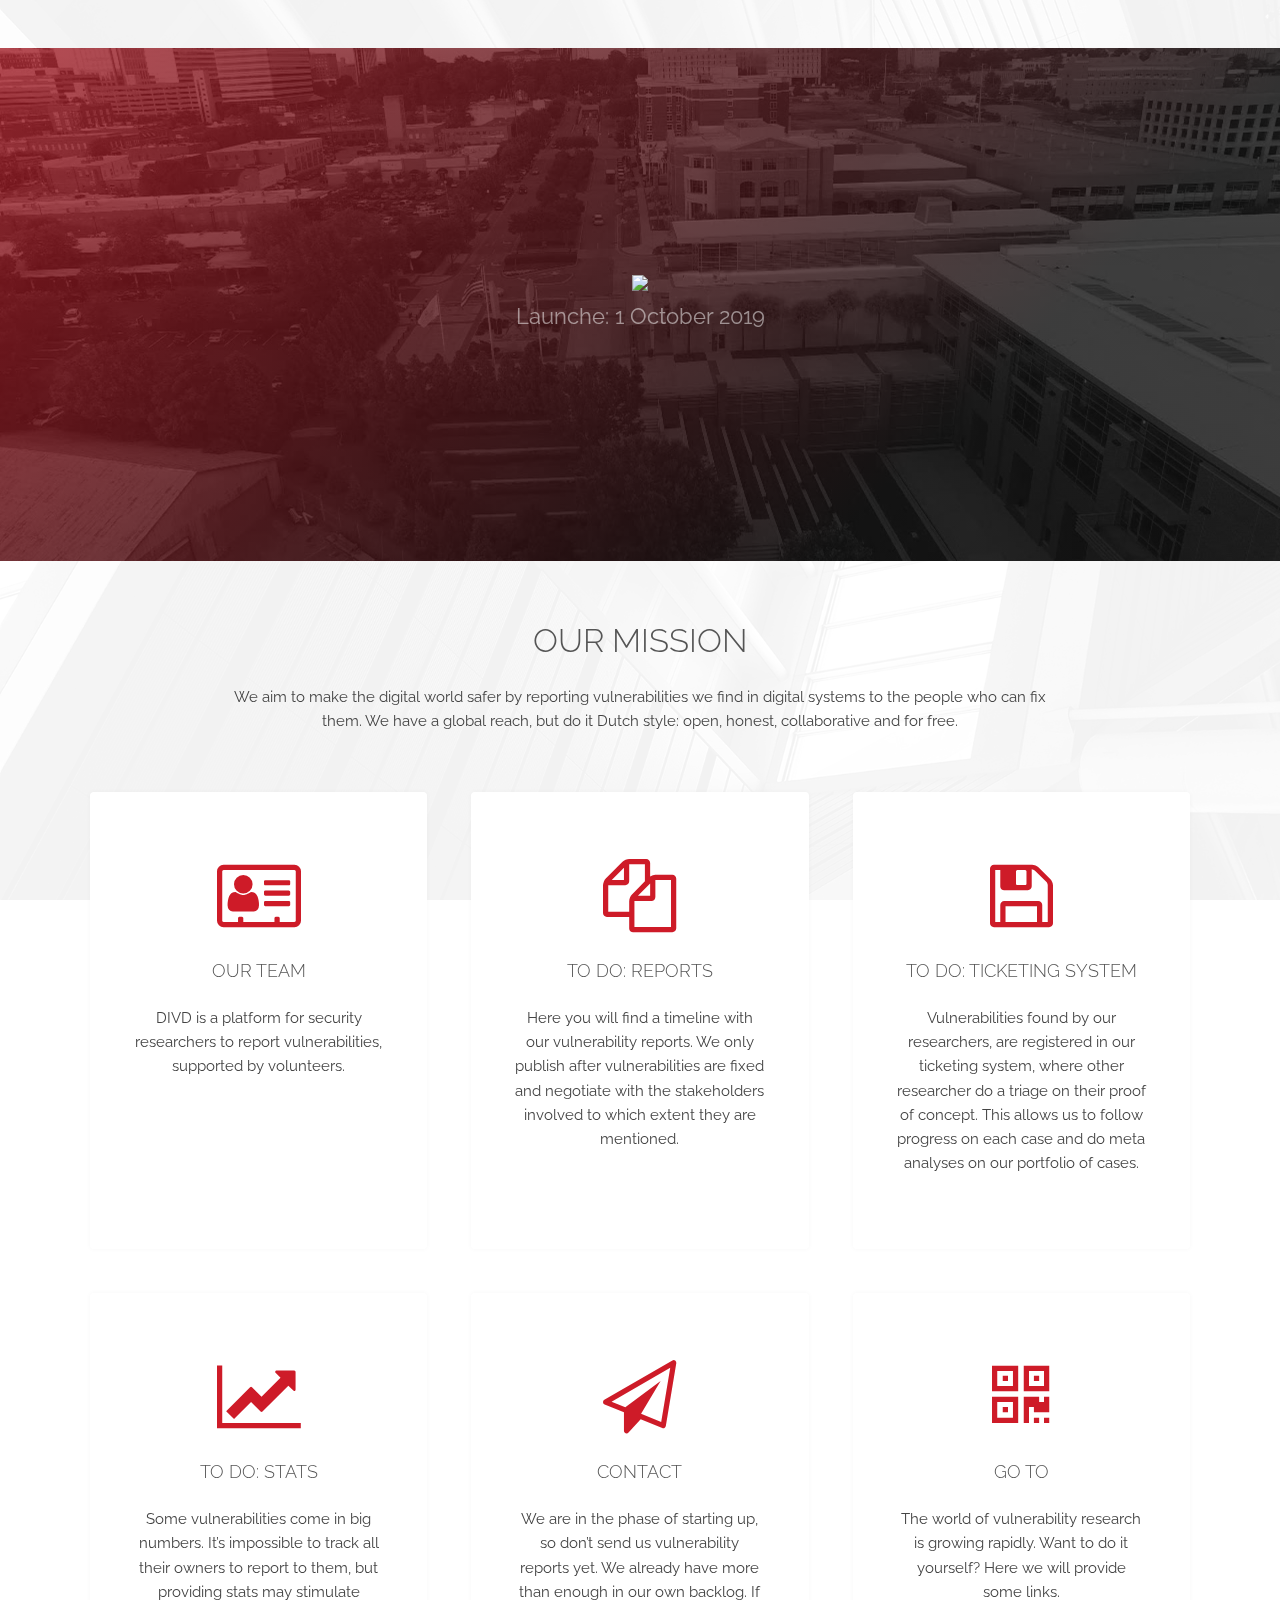
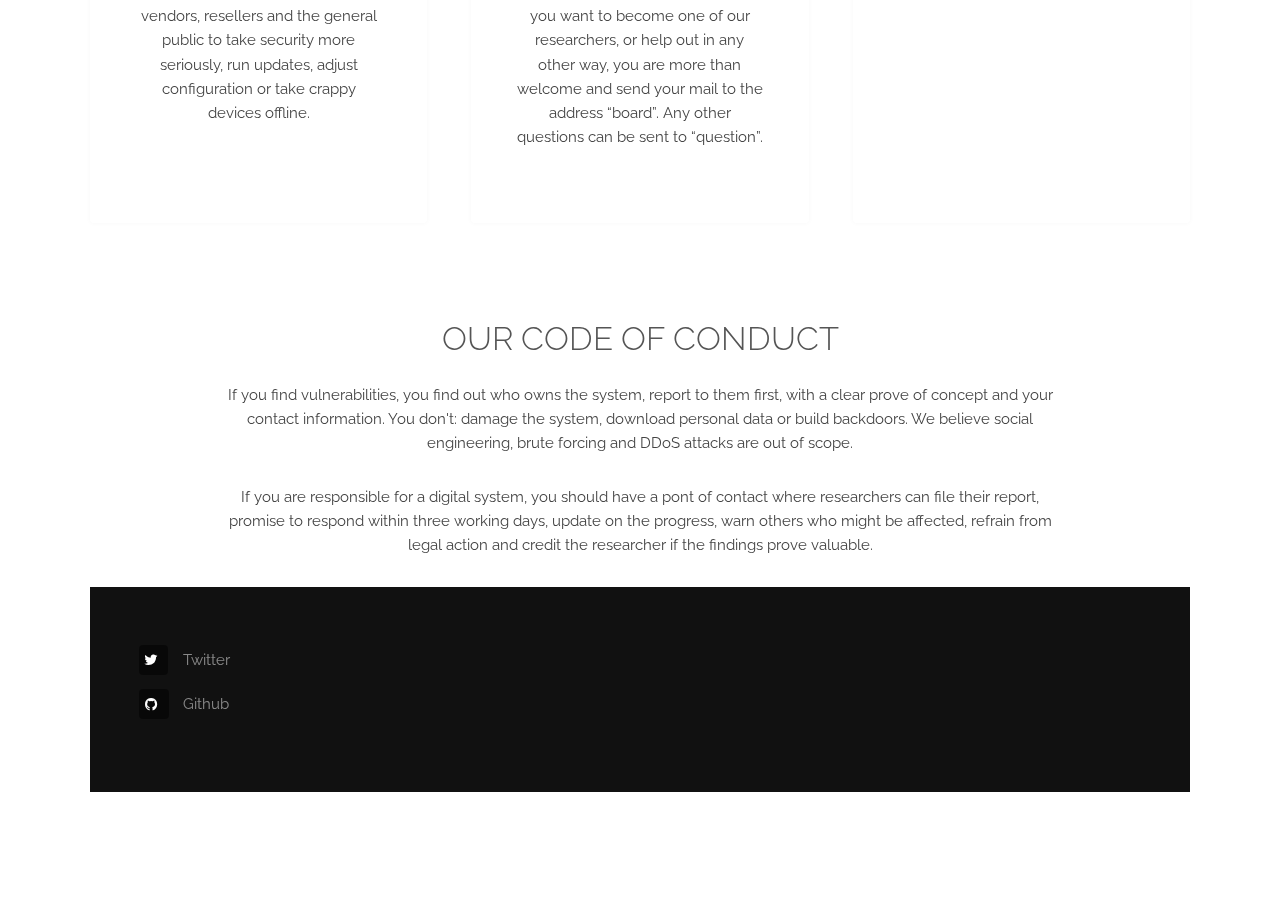
==== commit 3ca0c7e4: "Update index.html" ====
--- a/index.html
+++ b/index.html
@@ -1,12 +1,8 @@
 <!DOCTYPE HTML>
-<!--
-	Industrious by TEMPLATED
-	templated.co @templatedco
-	Released for free under the Creative Commons Attribution 3.0 license (templated.co/license)
--->
+
 <html>
 	<head>
-		<title>Industrious by TEMPLATED</title>
+		<title>DIVD</title>
 		<meta charset="utf-8" />
 		<meta name="viewport" content="width=device-width, initial-scale=1, user-scalable=no" />
 		<meta name="description" content="" />
@@ -14,190 +10,95 @@
 		<link rel="stylesheet" href="assets/css/main.css" />
 	</head>
 	<body class="is-preload">
-
-		<!-- Header -->
-			<header id="header">
-				<a class="logo" href="index.html">Industrious</a>
-				<nav>
-					<a href="#menu">Menu</a>
-				</nav>
-			</header>
-
-		<!-- Nav -->
-			<nav id="menu">
-				<ul class="links">
-					<li><a href="index.html">Home</a></li>
-					<li><a href="elements.html">Elements</a></li>
-					<li><a href="generic.html">Generic</a></li>
-				</ul>
-			</nav>
-
 		<!-- Banner -->
 			<section id="banner">
-				<div class="inner">
-					<h1>Industrious</h1>
-					<p>A responsive business oriented template with a video background<br />
-					designed by <a href="https://templated.co/">TEMPLATED</a> and released under the Creative Commons License.</p>
+				<div class="inner"><img src="images/DIVDlogotransparent.png" ><p>Launche: 1 October 2019</p>
 				</div>
-				<video autoplay loop muted playsinline src="images/banner.mp4"></video>
+				
 			</section>
 
 		<!-- Highlights -->
 			<section class="wrapper">
 				<div class="inner">
 					<header class="special">
-						<h2>Sem turpis amet semper</h2>
-						<p>In arcu accumsan arcu adipiscing accumsan orci ac. Felis id enim aliquet. Accumsan ac integer lobortis commodo ornare aliquet accumsan erat tempus amet porttitor.</p>
+						<h2>our mission</h2>
+						<p>We aim to make the digital world safer by reporting vulnerabilities we find in digital systems to the people who can fix them. We have a global reach, but do it Dutch style: open, honest, collaborative and for free.</p>
 					</header>
 					<div class="highlights">
 						<section>
 							<div class="content">
 								<header>
-									<a href="#" class="icon fa-vcard-o"><span class="label">Icon</span></a>
-									<h3>Feugiat consequat</h3>
+									<a href="/team.html" class="icon fa-vcard-o"><span class="label">Icon</span></a>
+									<h3>OUR TEAM</h3>
 								</header>
-								<p>Nunc lacinia ante nunc ac lobortis ipsum. Interdum adipiscing gravida odio porttitor sem non mi integer non faucibus.</p>
+								<p>DIVD is a platform for security researchers to report vulnerabilities, supported by volunteers.</p>
 							</div>
 						</section>
 						<section>
 							<div class="content">
 								<header>
 									<a href="#" class="icon fa-files-o"><span class="label">Icon</span></a>
-									<h3>Ante sem integer</h3>
+									<h3>TO DO: REPORTS</h3>
 								</header>
-								<p>Nunc lacinia ante nunc ac lobortis ipsum. Interdum adipiscing gravida odio porttitor sem non mi integer non faucibus.</p>
+								<p>Here you will find a timeline with our vulnerability reports. We only publish after vulnerabilities are fixed and negotiate with the stakeholders involved to which extent they are mentioned.</p>
 							</div>
 						</section>
 						<section>
 							<div class="content">
 								<header>
 									<a href="#" class="icon fa-floppy-o"><span class="label">Icon</span></a>
-									<h3>Ipsum consequat</h3>
+									<h3>TO DO: TICKETING SYSTEM</h3>
 								</header>
-								<p>Nunc lacinia ante nunc ac lobortis ipsum. Interdum adipiscing gravida odio porttitor sem non mi integer non faucibus.</p>
+								<p>Vulnerabilities found by our researchers, are registered in our ticketing system, where other researcher do a triage on their proof of concept. This allows us to follow progress on each case and do meta analyses on our portfolio of cases. </p>
 							</div>
 						</section>
 						<section>
 							<div class="content">
 								<header>
 									<a href="#" class="icon fa-line-chart"><span class="label">Icon</span></a>
-									<h3>Interdum gravida</h3>
+									<h3>TO DO: STATS</h3>
 								</header>
-								<p>Nunc lacinia ante nunc ac lobortis ipsum. Interdum adipiscing gravida odio porttitor sem non mi integer non faucibus.</p>
+								<p>Some vulnerabilities come in big numbers. It’s impossible to track all their owners to report to them, but providing stats may stimulate vendors, resellers and the general public to take security more seriously, run updates, adjust configuration or take crappy devices offline.</p>
 							</div>
 						</section>
 						<section>
 							<div class="content">
 								<header>
 									<a href="#" class="icon fa-paper-plane-o"><span class="label">Icon</span></a>
-									<h3>Faucibus consequat</h3>
+									<h3>CONTACT</h3>
 								</header>
-								<p>Nunc lacinia ante nunc ac lobortis ipsum. Interdum adipiscing gravida odio porttitor sem non mi integer non faucibus.</p>
+								<p>We are in the phase of starting up, so don’t send us vulnerability reports yet. We already have more than enough in our own backlog. If you want to become one of our researchers, or help out in any other way, you are more than welcome and send your mail to the address “board”. Any other questions can be sent to “question”.</p>
 							</div>
 						</section>
 						<section>
 							<div class="content">
 								<header>
 									<a href="#" class="icon fa-qrcode"><span class="label">Icon</span></a>
-									<h3>Accumsan viverra</h3>
+									<h3>GO TO</h3>
 								</header>
-								<p>Nunc lacinia ante nunc ac lobortis ipsum. Interdum adipiscing gravida odio porttitor sem non mi integer non faucibus.</p>
+								<p>The world of vulnerability research is growing rapidly. Want to do it yourself? Here we will provide some links.</p>
 							</div>
 						</section>
-					</div>
-				</div>
-			</section>
-
-		<!-- CTA -->
-			<section id="cta" class="wrapper">
-				<div class="inner">
-					<h2>Curabitur ullamcorper ultricies</h2>
-					<p>Nunc lacinia ante nunc ac lobortis. Interdum adipiscing gravida odio porttitor sem non mi integer non faucibus ornare mi ut ante amet placerat aliquet. Volutpat eu sed ante lacinia sapien lorem accumsan varius montes viverra nibh in adipiscing. Lorem ipsum dolor vestibulum ante ipsum primis in faucibus vestibulum. Blandit adipiscing eu felis iaculis volutpat ac adipiscing sed feugiat eu faucibus. Integer ac sed amet praesent. Nunc lacinia ante nunc ac gravida.</p>
-				</div>
-			</section>
-
-		<!-- Testimonials -->
-			<section class="wrapper">
+					</div></div>
+	<section class="wrapper">
 				<div class="inner">
 					<header class="special">
-						<h2>Faucibus consequat lorem</h2>
-						<p>In arcu accumsan arcu adipiscing accumsan orci ac. Felis id enim aliquet. Accumsan ac integer lobortis commodo ornare aliquet accumsan erat tempus amet porttitor.</p>
-					</header>
-					<div class="testimonials">
-						<section>
-							<div class="content">
-								<blockquote>
-									<p>Nunc lacinia ante nunc ac lobortis ipsum. Interdum adipiscing gravida odio porttitor sem non mi integer non faucibus.</p>
-								</blockquote>
-								<div class="author">
-									<div class="image">
-										<img src="images/pic01.jpg" alt="" />
-									</div>
-									<p class="credit">- <strong>Jane Doe</strong> <span>CEO - ABC Inc.</span></p>
-								</div>
-							</div>
-						</section>
-						<section>
-							<div class="content">
-								<blockquote>
-									<p>Nunc lacinia ante nunc ac lobortis ipsum. Interdum adipiscing gravida odio porttitor sem non mi integer non faucibus.</p>
-								</blockquote>
-								<div class="author">
-									<div class="image">
-										<img src="images/pic03.jpg" alt="" />
-									</div>
-									<p class="credit">- <strong>John Doe</strong> <span>CEO - ABC Inc.</span></p>
-								</div>
-							</div>
-						</section>
-						<section>
-							<div class="content">
-								<blockquote>
-									<p>Nunc lacinia ante nunc ac lobortis ipsum. Interdum adipiscing gravida odio porttitor sem non mi integer non faucibus.</p>
-								</blockquote>
-								<div class="author">
-									<div class="image">
-										<img src="images/pic02.jpg" alt="" />
-									</div>
-									<p class="credit">- <strong>Janet Smith</strong> <span>CEO - ABC Inc.</span></p>
-								</div>
-							</div>
-						</section>
-					</div>
-				</div>
-			</section>
-
-		<!-- Footer -->
+						<h2>our code of conduct</h2>
+						<p>If you find vulnerabilities, you find out who owns the system, report to them first, with a clear prove of concept and your contact information. You don't: damage the system, download personal data or build backdoors. We believe social engineering, brute forcing and DDoS attacks are out of scope.</p>
+<p>If you are responsible for a digital system, you should have a pont of contact where researchers can file their report, promise to respond within three working days, update on the progress, warn others who might be affected, refrain from legal action and credit the researcher if the findings prove valuable.						<section>
+			
+				<!-- Footer -->
 			<footer id="footer">
 				<div class="inner">
-					<div class="content">
-						<section>
-							<h3>Accumsan montes viverra</h3>
-							<p>Nunc lacinia ante nunc ac lobortis. Interdum adipiscing gravida odio porttitor sem non mi integer non faucibus ornare mi ut ante amet placerat aliquet. Volutpat eu sed ante lacinia sapien lorem accumsan varius montes viverra nibh in adipiscing. Lorem ipsum dolor vestibulum ante ipsum primis in faucibus vestibulum. Blandit adipiscing eu felis iaculis volutpat ac adipiscing sed feugiat eu faucibus. Integer ac sed amet praesent. Nunc lacinia ante nunc ac gravida.</p>
-						</section>
-						<section>
-							<h4>Sem turpis amet semper</h4>
-							<ul class="alt">
-								<li><a href="#">Dolor pulvinar sed etiam.</a></li>
-								<li><a href="#">Etiam vel lorem sed amet.</a></li>
-								<li><a href="#">Felis enim feugiat viverra.</a></li>
-								<li><a href="#">Dolor pulvinar magna etiam.</a></li>
-							</ul>
-						</section>
-						<section>
-							<h4>Magna sed ipsum</h4>
+					<div class="content">				
 							<ul class="plain">
-								<li><a href="#"><i class="icon fa-twitter">&nbsp;</i>Twitter</a></li>
-								<li><a href="#"><i class="icon fa-facebook">&nbsp;</i>Facebook</a></li>
-								<li><a href="#"><i class="icon fa-instagram">&nbsp;</i>Instagram</a></li>
+								<li><a href="https://twitter.com/DIVDnl"><i class="icon fa-twitter">&nbsp;</i>Twitter</a></li>
+								
 								<li><a href="#"><i class="icon fa-github">&nbsp;</i>Github</a></li>
 							</ul>
 						</section>
 					</div>
-					<div class="copyright">
-						&copy; Untitled. Photos <a href="https://unsplash.co">Unsplash</a>, Video <a href="https://coverr.co">Coverr</a>.
-					</div>
-				</div>
+					
 			</footer>
 
 		<!-- Scripts -->
@@ -208,4 +109,4 @@
 			<script src="assets/js/main.js"></script>
 
 	</body>
-</html>+</html>
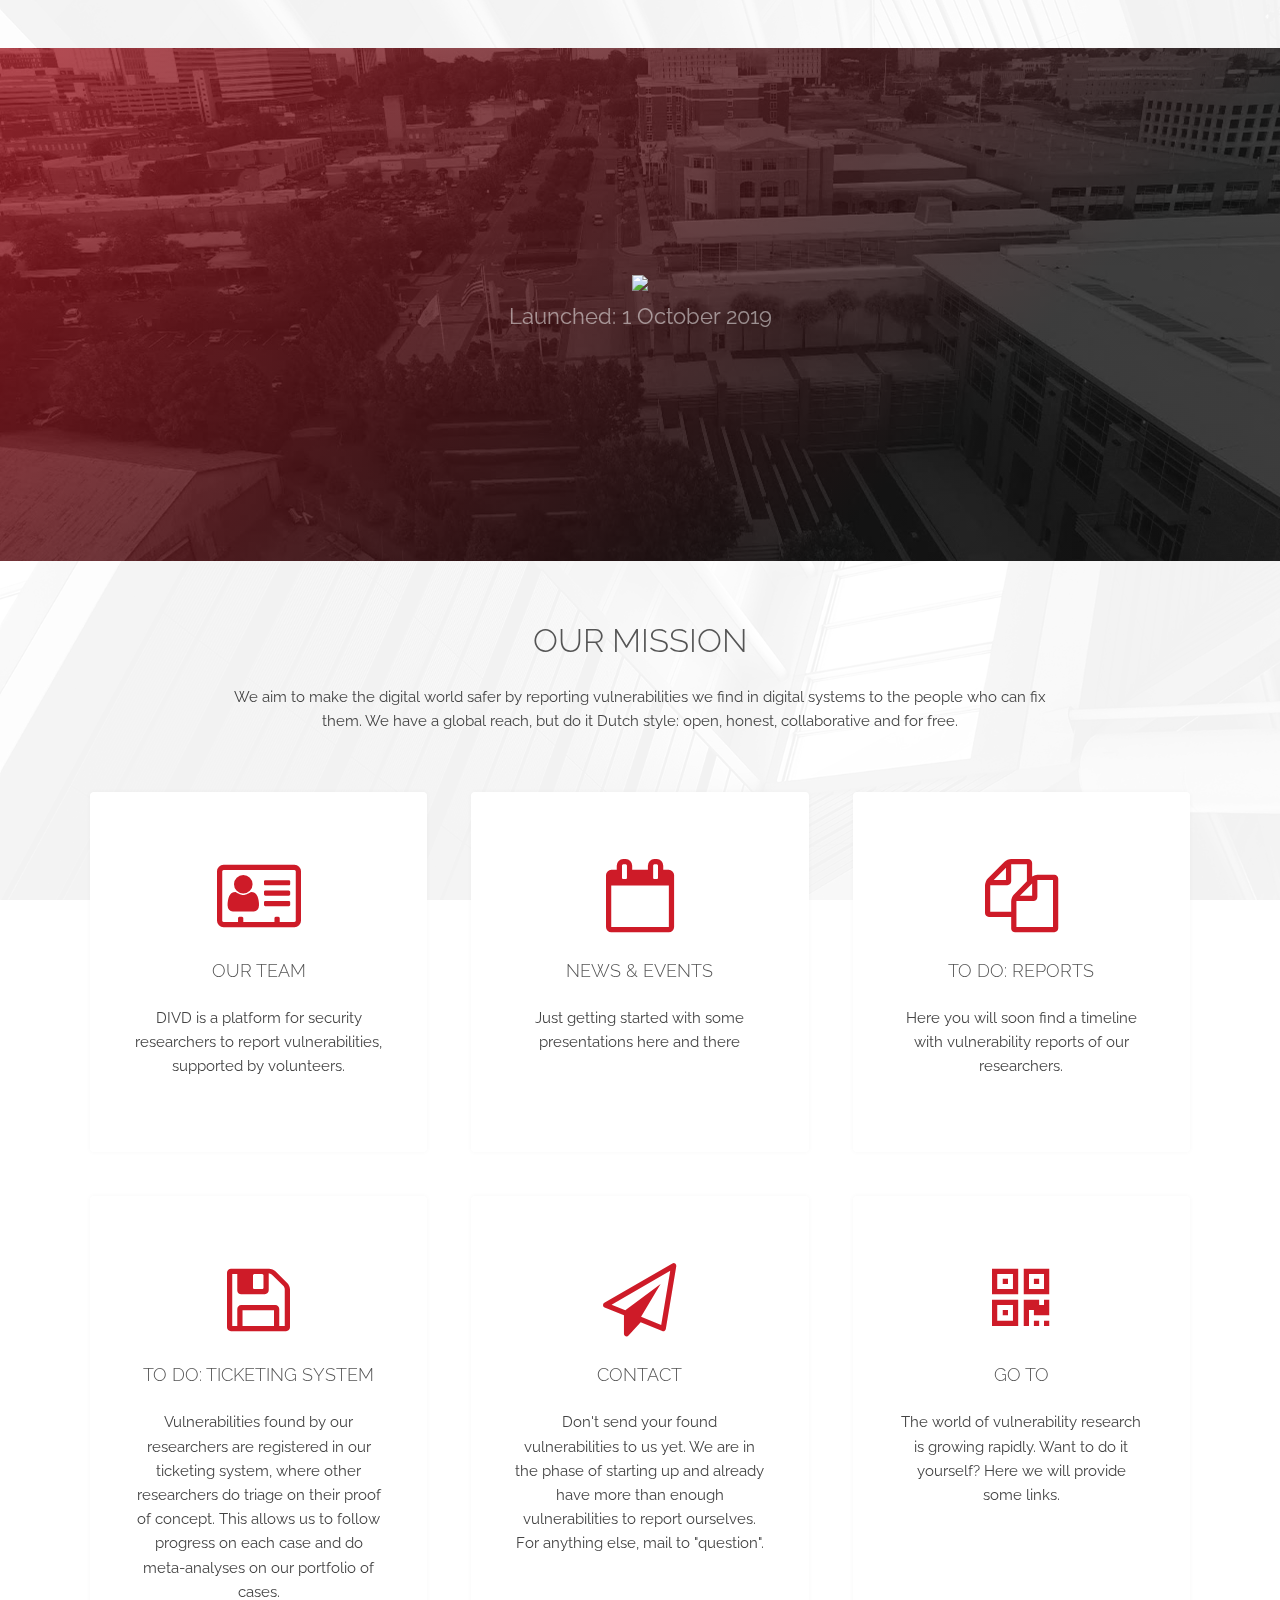
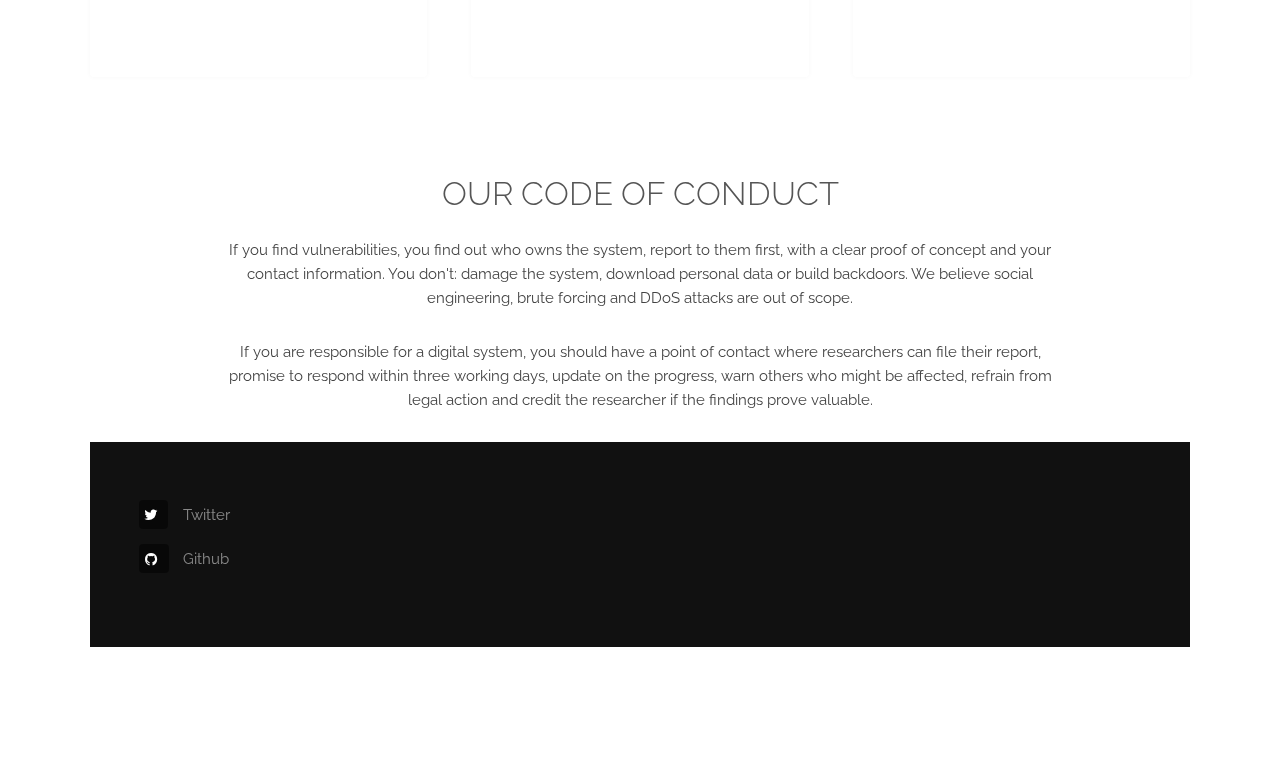
==== commit 72ab00a9: "Update index.html" ====
--- a/index.html
+++ b/index.html
@@ -12,7 +12,7 @@
 	<body class="is-preload">
 		<!-- Banner -->
 			<section id="banner">
-				<div class="inner"><img src="images/DIVDlogotransparent.png" ><p>Launche: 1 October 2019</p>
+				<div class="inner"><img src="images/DIVDlogotransparent.png" width=60%><p>Launched: 1 October 2019</p>
 				</div>
 				
 			</section>
@@ -37,10 +37,19 @@
 						<section>
 							<div class="content">
 								<header>
-									<a href="#" class="icon fa-files-o"><span class="label">Icon</span></a>
+									<a href="/news.html" class="icon fa-calendar-o"><span class="label">Icon</span></a>
+									<h3>News & Events</h3>
+								</header>
+<p>Just getting started with some presentations here and there</p>
+							</div>
+						</section>
+						<section>
+							<div class="content">
+								<header>
+									<a href="/reports.html" class="icon fa-files-o"><span class="label">Icon</span></a>
 									<h3>TO DO: REPORTS</h3>
 								</header>
-								<p>Here you will find a timeline with our vulnerability reports. We only publish after vulnerabilities are fixed and negotiate with the stakeholders involved to which extent they are mentioned.</p>
+								<p>Here you will soon find a timeline with vulnerability reports of our researchers. </p>
 							</div>
 						</section>
 						<section>
@@ -49,25 +58,17 @@
 									<a href="#" class="icon fa-floppy-o"><span class="label">Icon</span></a>
 									<h3>TO DO: TICKETING SYSTEM</h3>
 								</header>
-								<p>Vulnerabilities found by our researchers, are registered in our ticketing system, where other researcher do a triage on their proof of concept. This allows us to follow progress on each case and do meta analyses on our portfolio of cases. </p>
+								<p>Vulnerabilities found by our researchers are registered in our ticketing system, where other researchers do triage on their proof of concept. This allows us to follow progress on each case and do meta-analyses on our portfolio of cases.</p>
 							</div>
 						</section>
-						<section>
-							<div class="content">
-								<header>
-									<a href="#" class="icon fa-line-chart"><span class="label">Icon</span></a>
-									<h3>TO DO: STATS</h3>
-								</header>
-								<p>Some vulnerabilities come in big numbers. It’s impossible to track all their owners to report to them, but providing stats may stimulate vendors, resellers and the general public to take security more seriously, run updates, adjust configuration or take crappy devices offline.</p>
-							</div>
-						</section>
+						
 						<section>
 							<div class="content">
 								<header>
 									<a href="#" class="icon fa-paper-plane-o"><span class="label">Icon</span></a>
 									<h3>CONTACT</h3>
 								</header>
-								<p>We are in the phase of starting up, so don’t send us vulnerability reports yet. We already have more than enough in our own backlog. If you want to become one of our researchers, or help out in any other way, you are more than welcome and send your mail to the address “board”. Any other questions can be sent to “question”.</p>
+								<p>Don't send your found vulnerabilities to us yet. We are in the phase of starting up and already have more than enough vulnerabilities to report ourselves. For anything else, mail to "question".</p>
 							</div>
 						</section>
 						<section>
@@ -84,8 +85,8 @@
 				<div class="inner">
 					<header class="special">
 						<h2>our code of conduct</h2>
-						<p>If you find vulnerabilities, you find out who owns the system, report to them first, with a clear prove of concept and your contact information. You don't: damage the system, download personal data or build backdoors. We believe social engineering, brute forcing and DDoS attacks are out of scope.</p>
-<p>If you are responsible for a digital system, you should have a pont of contact where researchers can file their report, promise to respond within three working days, update on the progress, warn others who might be affected, refrain from legal action and credit the researcher if the findings prove valuable.						<section>
+						<p>If you find vulnerabilities, you find out who owns the system, report to them first, with a clear proof of concept and your contact information. You don't: damage the system, download personal data or build backdoors. We believe social engineering, brute forcing and DDoS attacks are out of scope.</p>
+<p>If you are responsible for a digital system, you should have a point of contact where researchers can file their report, promise to respond within three working days, update on the progress, warn others who might be affected, refrain from legal action and credit the researcher if the findings prove valuable.						<section>
 			
 				<!-- Footer -->
 			<footer id="footer">
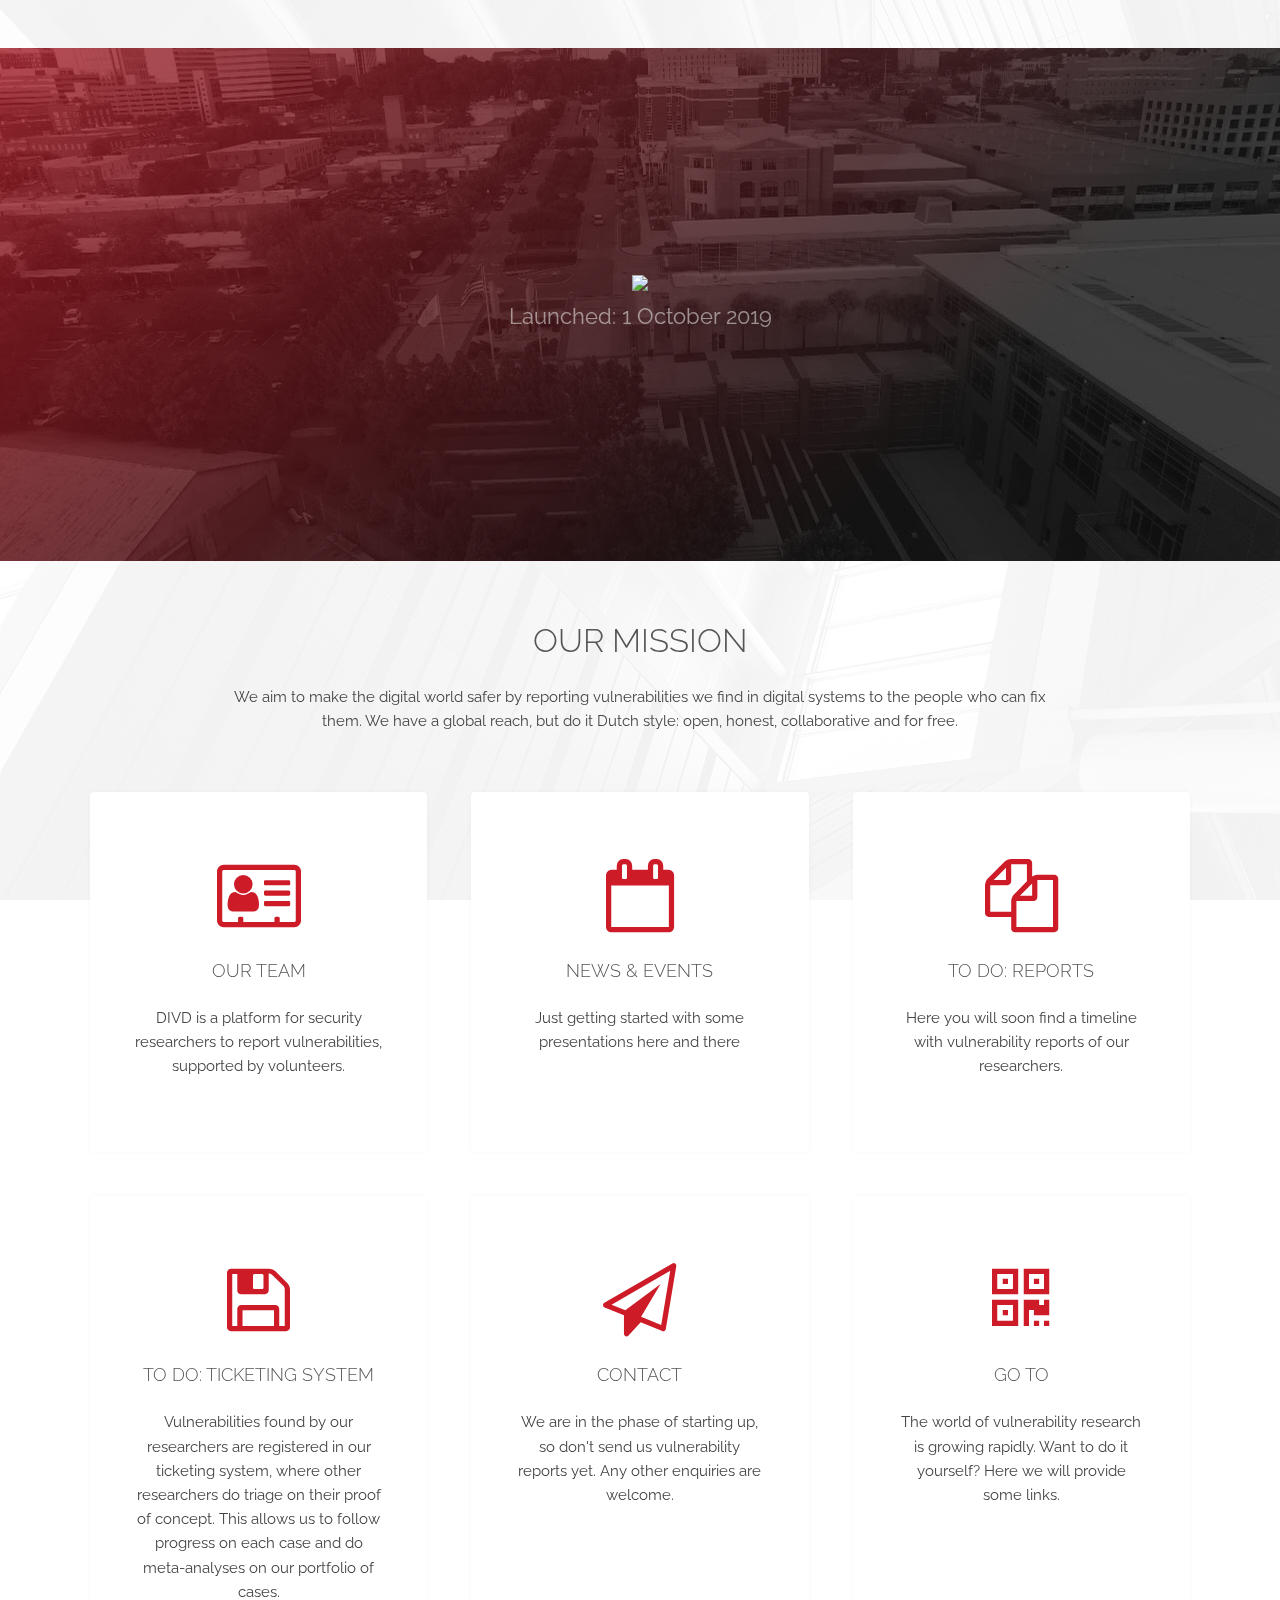
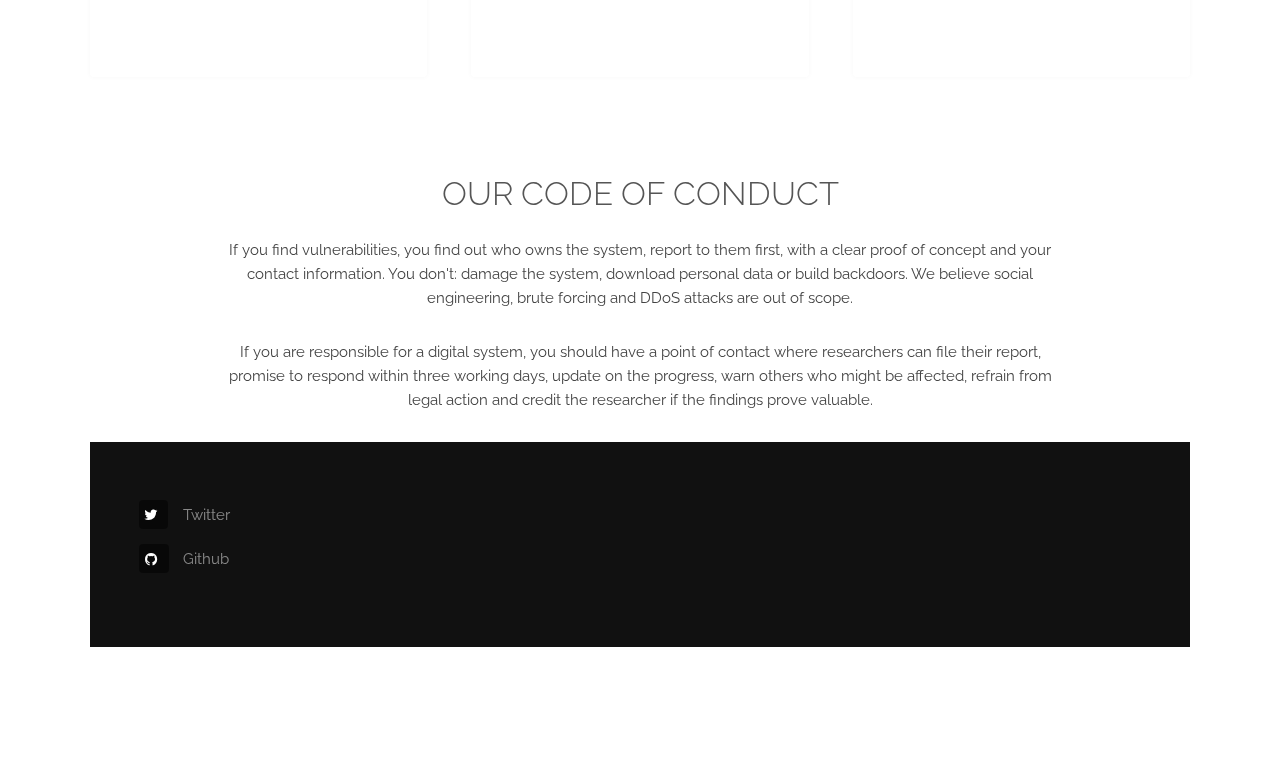
==== commit ffb614c2: "Update index.html" ====
--- a/index.html
+++ b/index.html
@@ -12,7 +12,7 @@
 	<body class="is-preload">
 		<!-- Banner -->
 			<section id="banner">
-				<div class="inner"><img src="images/DIVDlogotransparent.png" width=60%><p>Launched: 1 October 2019</p>
+				<div class="inner"><img src="images/DIVDlogotransparent.png" hight=50%><p>Launched: 1 October 2019</p>
 				</div>
 				
 			</section>
@@ -65,10 +65,10 @@
 						<section>
 							<div class="content">
 								<header>
-									<a href="#" class="icon fa-paper-plane-o"><span class="label">Icon</span></a>
+									<a href="/contact.html" class="icon fa-paper-plane-o"><span class="label">Icon</span></a>
 									<h3>CONTACT</h3>
 								</header>
-								<p>Don't send your found vulnerabilities to us yet. We are in the phase of starting up and already have more than enough vulnerabilities to report ourselves. For anything else, mail to "question".</p>
+								<p>We are in the phase of starting up, so don't send us vulnerability reports yet. Any other enquiries are welcome.</p>
 							</div>
 						</section>
 						<section>
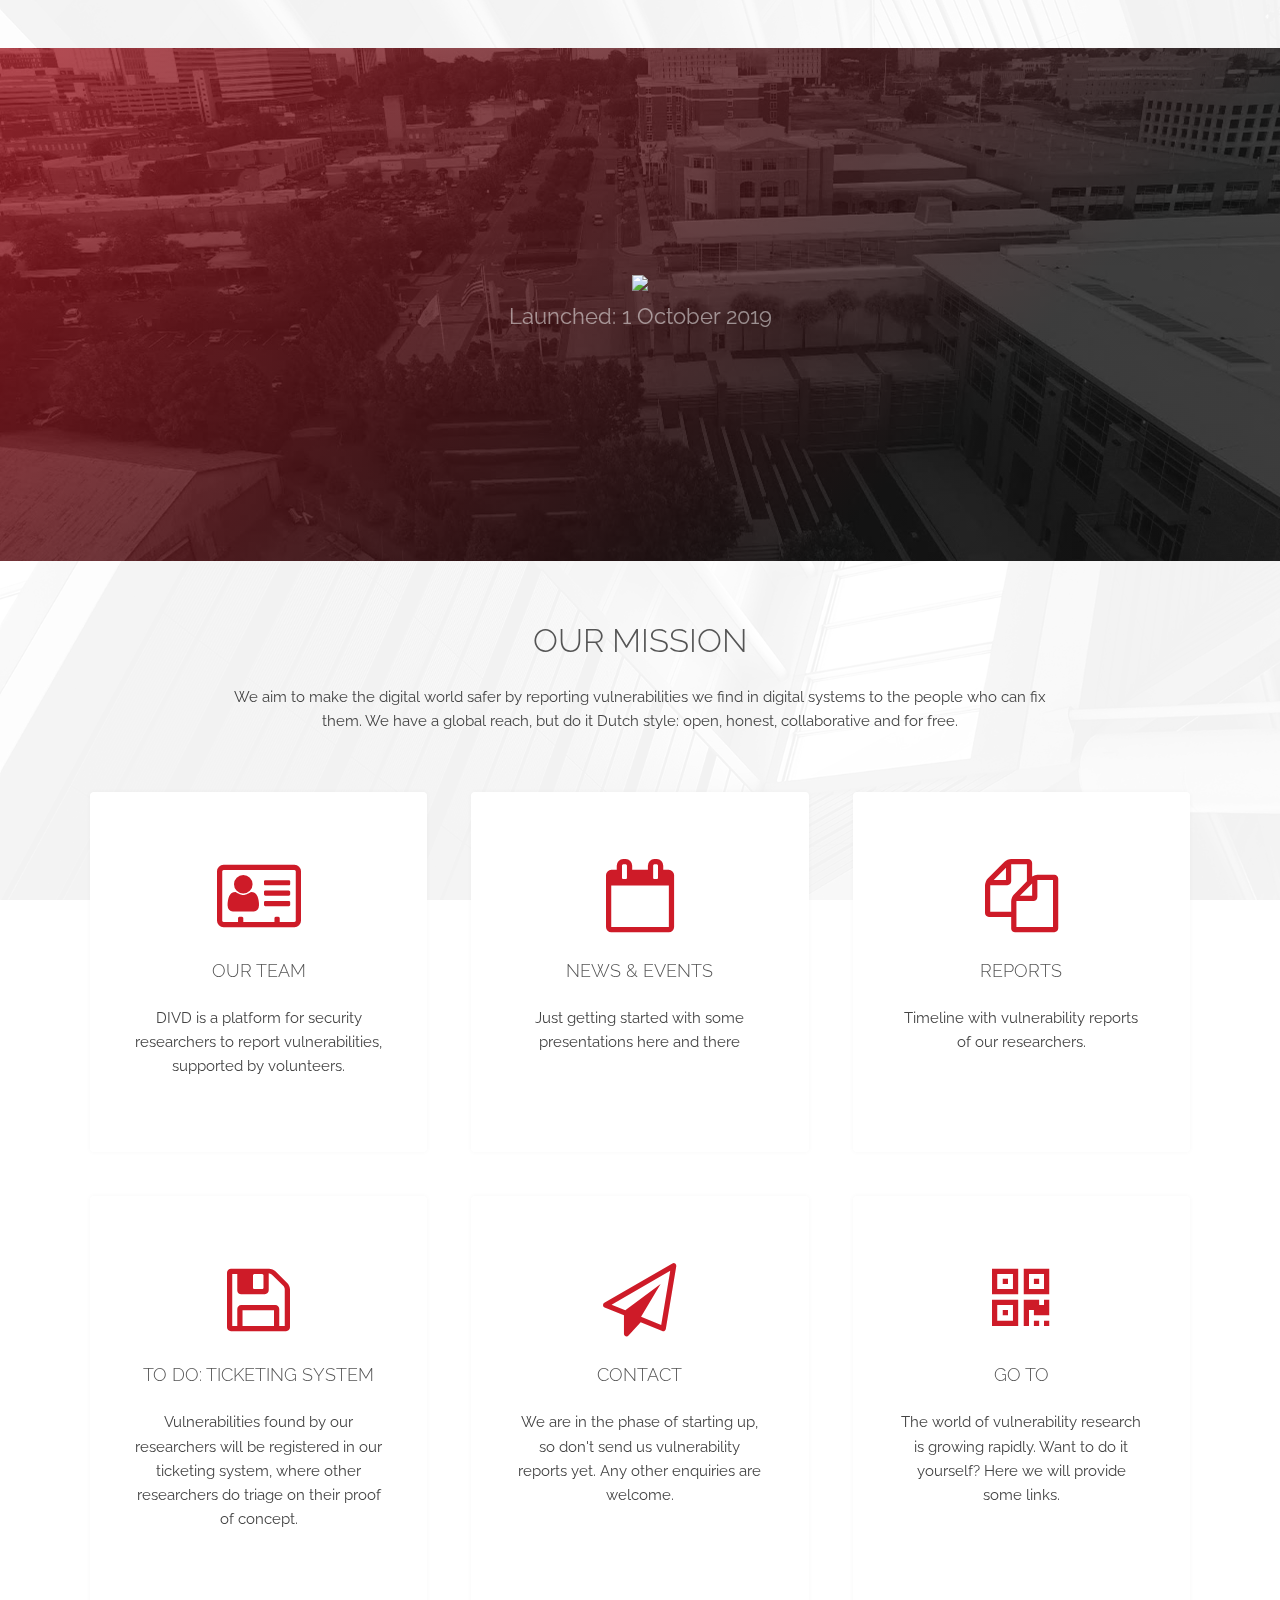
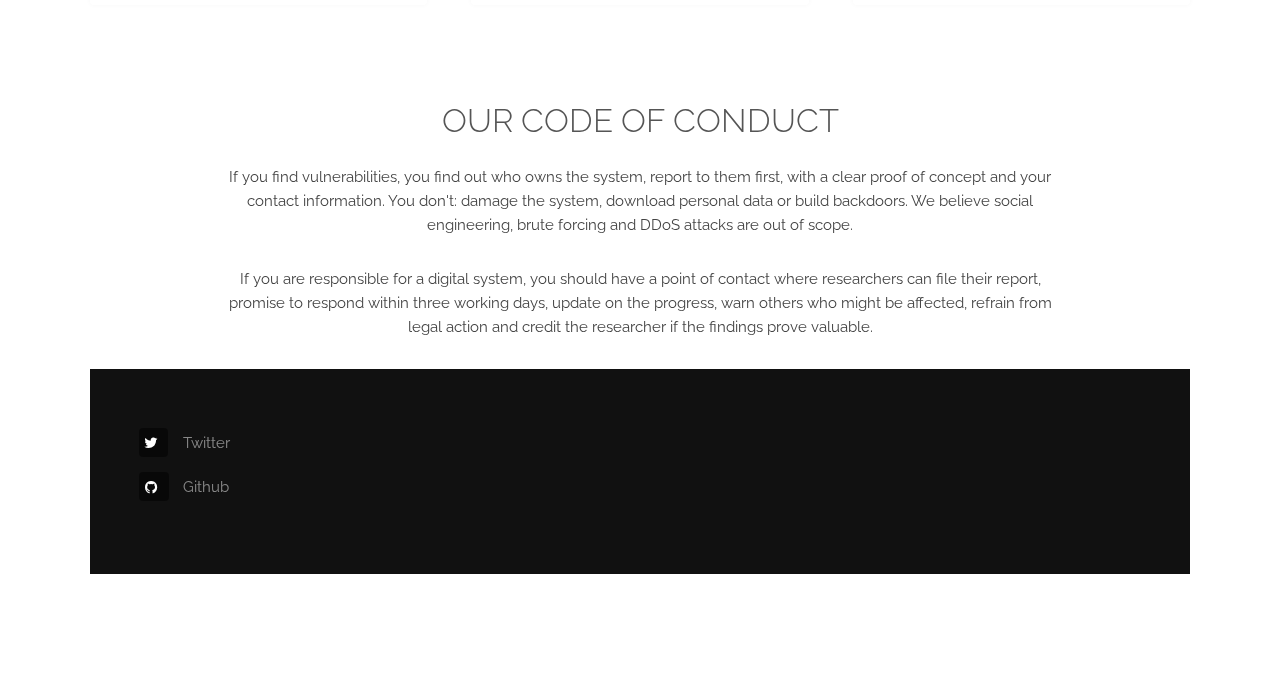
==== commit ee8910f3: "Update index.html" ====
--- a/index.html
+++ b/index.html
@@ -47,9 +47,9 @@
 							<div class="content">
 								<header>
 									<a href="/reports.html" class="icon fa-files-o"><span class="label">Icon</span></a>
-									<h3>TO DO: REPORTS</h3>
+									<h3>REPORTS</h3>
 								</header>
-								<p>Here you will soon find a timeline with vulnerability reports of our researchers. </p>
+								<p>Timeline with vulnerability reports of our researchers. </p>
 							</div>
 						</section>
 						<section>
@@ -58,7 +58,7 @@
 									<a href="#" class="icon fa-floppy-o"><span class="label">Icon</span></a>
 									<h3>TO DO: TICKETING SYSTEM</h3>
 								</header>
-								<p>Vulnerabilities found by our researchers are registered in our ticketing system, where other researchers do triage on their proof of concept. This allows us to follow progress on each case and do meta-analyses on our portfolio of cases.</p>
+								<p>Vulnerabilities found by our researchers will be registered in our ticketing system, where other researchers do triage on their proof of concept.</p>
 							</div>
 						</section>
 						
